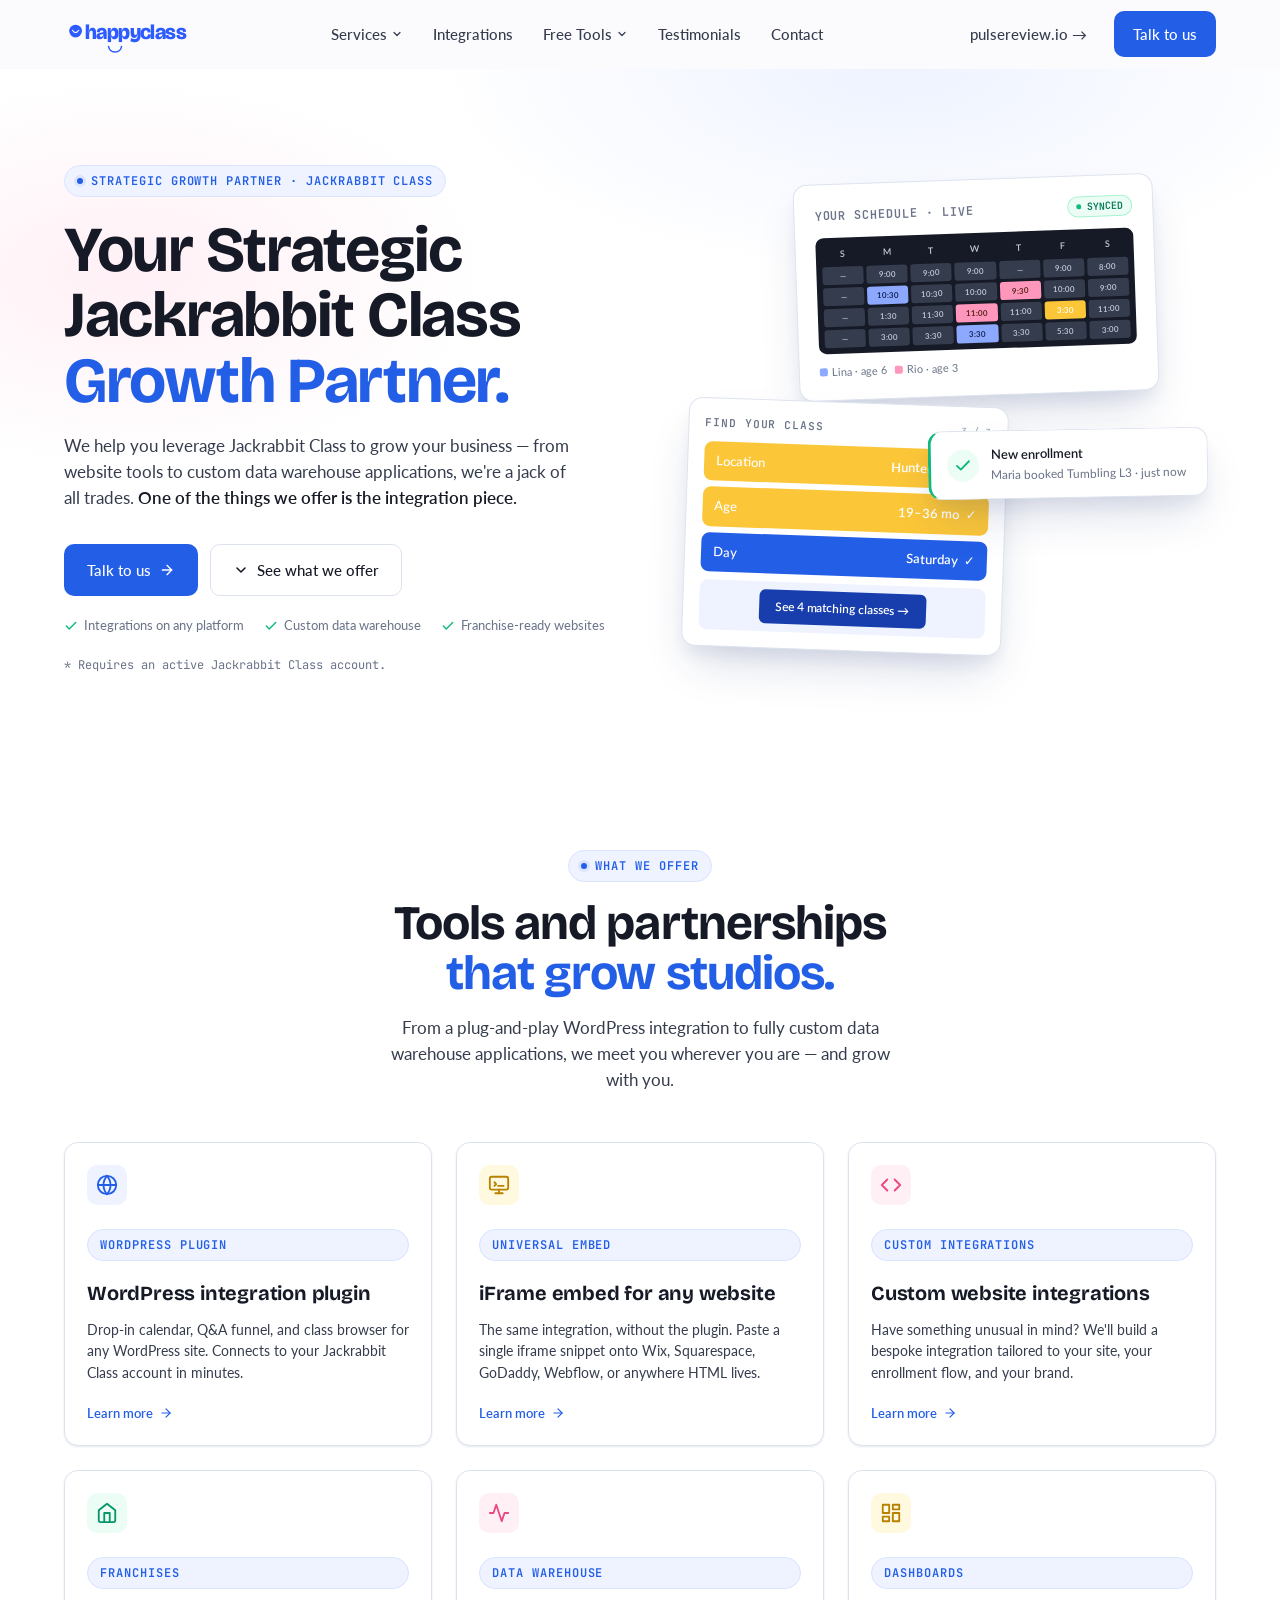
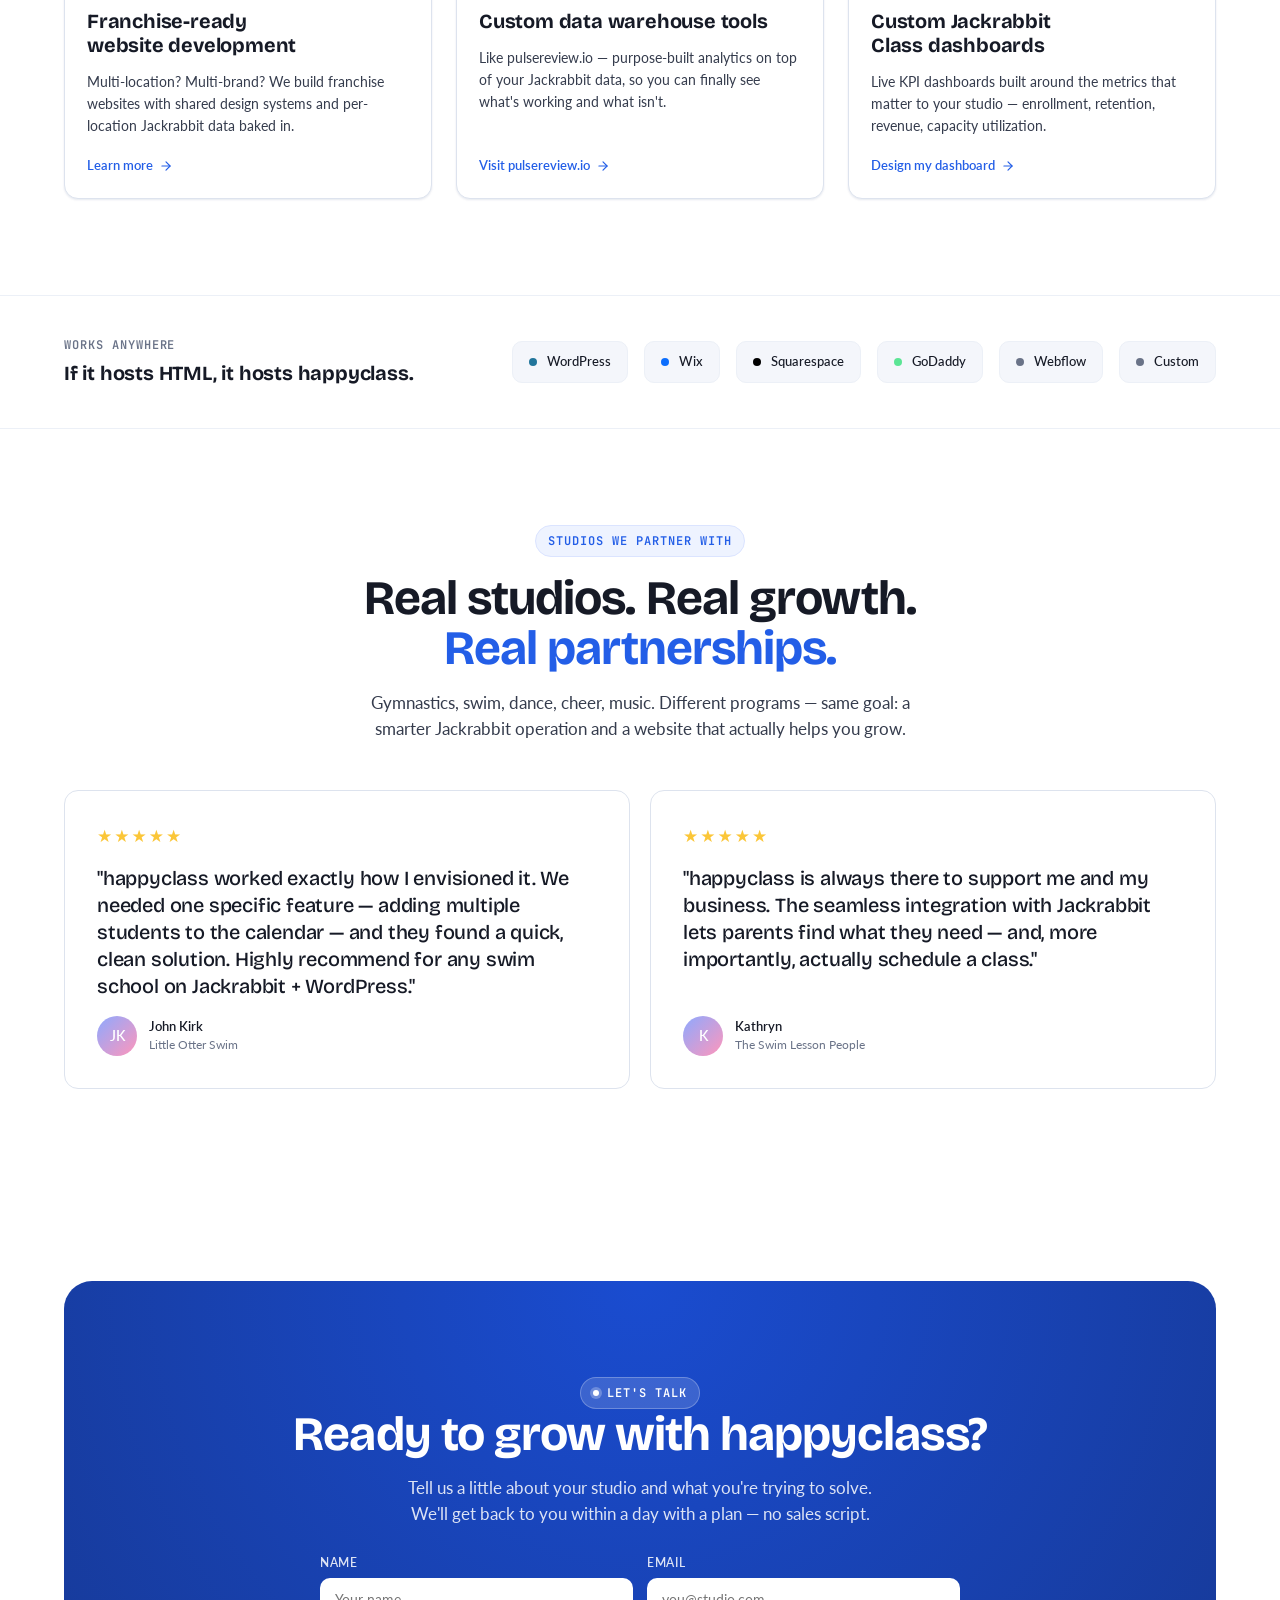
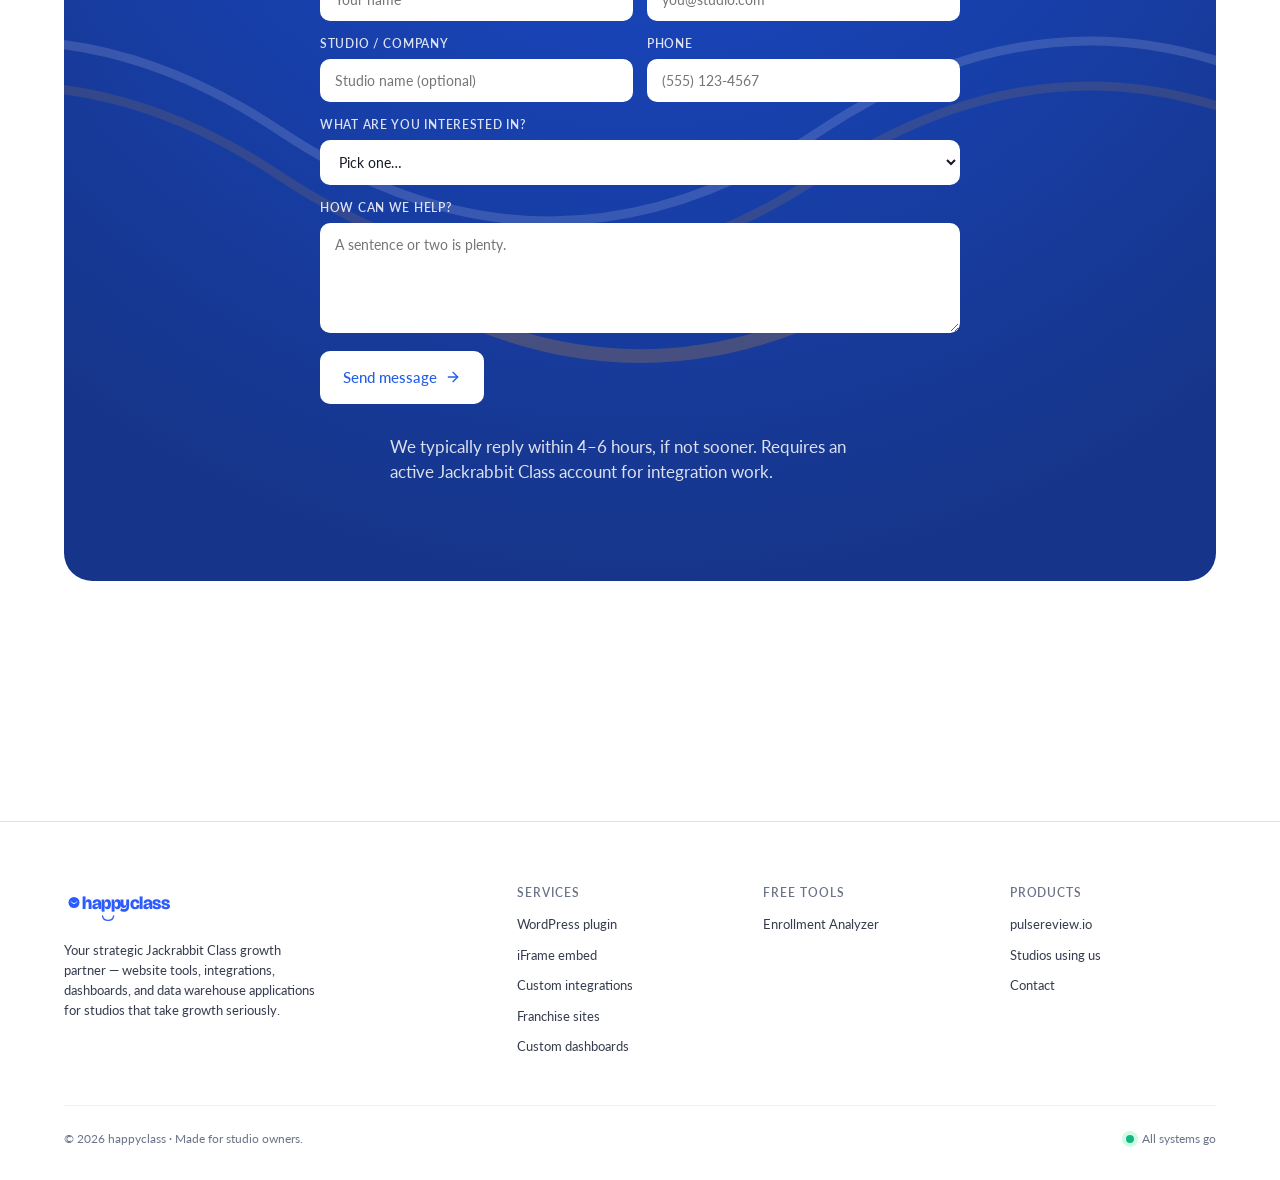
==== index.html @ 4fcfe531 "Add mobile hamburger menu with accordion dropdowns" ====
<!DOCTYPE html>
<html lang="en">
<head>
<meta charset="utf-8">
<meta name="viewport" content="width=device-width, initial-scale=1">
<title>Integrate Jackrabbit Class with WordPress, Wix, SquareSpace and more!</title>
<meta name="description" content="Strategic Jackrabbit Class growth partner - WordPress plugin, universal iFrame embed, custom website integrations, franchise websites, custom dashboards, and data warehouse tools like pulsereview.io.">
<meta name="theme-color" content="#235EE7">
<link rel="icon" type="image/svg+xml" href='data:image/svg+xml;utf8,<svg xmlns="http://www.w3.org/2000/svg" viewBox="0 0 400 400"><rect width="400" height="400" rx="80" fill="%23235EE7"/><path d="M 110 175 Q 200 280 290 175" fill="none" stroke="%23ffffff" stroke-width="34" stroke-linecap="round"/><circle cx="200" cy="120" r="14" fill="%23fbc638"/></svg>'>
<meta property="og:title" content="Integrate Jackrabbit Class with WordPress, Wix, SquareSpace and more!">
<meta property="og:description" content="Strategic Jackrabbit Class growth partner - WordPress plugin, universal iFrame embed, custom website integrations, franchise websites, custom dashboards, and data warehouse tools like pulsereview.io.">
<meta property="og:type" content="website">

<link rel="preconnect" href="https://fonts.googleapis.com">
<link rel="preconnect" href="https://fonts.gstatic.com" crossorigin>
<link href="https://fonts.googleapis.com/css2?family=Bricolage+Grotesque:opsz,wght@12..96,400;12..96,500;12..96,600;12..96,700;12..96,800&family=Lato:wght@300;400;700;900&family=JetBrains+Mono:wght@400;500;600&display=swap" rel="stylesheet">

<style>
/* ============================================================
   happyclass — design tokens
   colors_and_type.css

   Adapted from pulsereview's design language (Geist sans +
   Bricolage Grotesque display + JetBrains Mono), tuned to
   happyclass's existing brand blue (#235EE7) and the playful
   "kids' classes" audience: gymnastics, dance, swim, music, cheer.
   ============================================================ */

/* google fonts — load once at the top of every doc */
:root {
  /* ----------------------------------------
     happy blue — primary brand color
     anchored on the gohappyclass site blue
     (#235EE7), tonal scale built around it
     ---------------------------------------- */
  --happy-50:  #eef3ff;
  --happy-100: #dbe4ff;
  --happy-200: #b9caff;
  --happy-300: #8da9ff;
  --happy-400: #5b85f5;
  --happy-500: #235ee7;  /* primary — site theme color */
  --happy-600: #1a4cd0;
  --happy-700: #173eac;
  --happy-800: #16358a;
  --happy-900: #142d6e;
  --happy-950: #0c1944;

  /* ----------------------------------------
     accent — sunshine / playful warmth
     used SPARINGLY: stars, badges, kid-energy
     moments (the "happy" in happyclass).
     buttercup yellow — no orange undertones.
     ---------------------------------------- */
  --sun-50:  #fff9e0;
  --sun-100: #ffefb0;
  --sun-200: #ffe177;
  --sun-300: #ffd23f;
  --sun-400: #fbc638;   /* primary accent — clean yellow */
  --sun-500: #e2a900;
  --sun-600: #b88200;
  --sun-700: #7e5800;

  /* blossom — secondary warm accent. soft pink, no orange. */
  --blossom-50:  #fff0f6;
  --blossom-100: #ffdcea;
  --blossom-200: #ffbcd5;
  --blossom-300: #ff96bb;
  --blossom-400: #ff70a1;   /* primary blossom */
  --blossom-500: #ed4683;
  --blossom-600: #c92766;

  /* coral alias kept for back-compat — same as blossom */
  --coral-50:  var(--blossom-50);
  --coral-100: var(--blossom-100);
  --coral-200: var(--blossom-200);
  --coral-300: var(--blossom-300);
  --coral-400: var(--blossom-400);
  --coral-500: var(--blossom-500);
  --coral-600: var(--blossom-600);

  /* ----------------------------------------
     semantic colors
     ---------------------------------------- */
  --mint-50:  #ecfdf5; --mint-100: #d1fae5; --mint-200: #a7f3d0;
  --mint-300: #6ee7b7; --mint-400: #34d399; --mint-500: #10b981;
  --mint-600: #059669; --mint-700: #047857;

  --amber-50: #fffbeb; --amber-100: #fef3c7; --amber-300: #fcd34d;
  --amber-400: #fbbf24; --amber-500: #f59e0b; --amber-600: #d97706;
  --amber-700: #b45309;

  --rose-50:  #fff1f2; --rose-100: #ffe4e6; --rose-400: #fb7185;
  --rose-500: #f43f5e; --rose-600: #e11d48; --rose-700: #be123c;

  /* ----------------------------------------
     slate — neutrals (cool, slightly blue)
     ---------------------------------------- */
  --slate-0:   #ffffff;
  --slate-25:  #fafbfd;
  --slate-50:  #f4f6fb;
  --slate-100: #ecf0f7;
  --slate-200: #dde3ee;
  --slate-300: #c3cbdb;
  --slate-400: #98a2b8;
  --slate-500: #6a7388;
  --slate-600: #4b5468;
  --slate-700: #353c4d;
  --slate-800: #232838;
  --slate-900: #161a26;
  --slate-950: #0c0f18;

  /* ----------------------------------------
     semantic tokens — USE THESE in components
     (don't reach for the raw scale)
     ---------------------------------------- */
  --bg-app:     var(--slate-25);
  --bg-surface: var(--slate-0);
  --bg-sunken:  var(--slate-50);
  --bg-inverse: var(--slate-900);

  --fg-1: var(--slate-900);   /* primary text */
  --fg-2: var(--slate-700);   /* body */
  --fg-3: var(--slate-500);   /* muted */
  --fg-4: var(--slate-400);   /* hint */
  --fg-inverse: var(--slate-0);

  --brand:         var(--happy-500);
  --brand-hover:   var(--happy-600);
  --brand-pressed: var(--happy-700);
  --brand-fg:      var(--slate-0);
  --brand-tint:    var(--happy-50);

  --accent:        var(--sun-400);
  --accent-tint:   var(--sun-50);

  --success:       var(--mint-500);
  --success-tint:  var(--mint-50);
  --warning:       var(--amber-500);
  --warning-tint:  var(--amber-50);
  --danger:        var(--rose-500);
  --danger-tint:   var(--rose-50);

  --border-subtle: var(--slate-100);
  --border:        var(--slate-200);
  --border-strong: var(--slate-300);

  /* ----------------------------------------
     typography
     ---------------------------------------- */
  --font-sans:    "Geist", ui-sans-serif, system-ui, -apple-system, "Segoe UI", sans-serif;
  --font-display: "Bricolage Grotesque", "Geist", ui-sans-serif, system-ui, sans-serif;
  --font-mono:    "JetBrains Mono", ui-monospace, "SF Mono", Menlo, monospace;

  /* type scale (px) */
  --text-2xs: 11px;
  --text-xs:  12px;
  --text-sm:  13px;
  --text-md:  15px;
  --text-lg:  17px;
  --text-xl:  20px;
  --text-2xl: 24px;
  --text-3xl: 30px;
  --text-4xl: 38px;
  --text-5xl: 48px;
  --text-6xl: 64px;
  --text-7xl: 84px;

  /* line heights */
  --lh-tight: 1.05;
  --lh-snug:  1.2;
  --lh-base:  1.5;
  --lh-loose: 1.65;

  /* letter spacing */
  --tracking-tight: -0.02em;
  --tracking-snug:  -0.01em;
  --tracking-wide:   0.08em;

  /* ----------------------------------------
     spacing — 4px base
     ---------------------------------------- */
  --space-1:  4px;
  --space-2:  8px;
  --space-3:  12px;
  --space-4:  16px;
  --space-5:  20px;
  --space-6:  24px;
  --space-7:  32px;
  --space-8:  40px;
  --space-9:  48px;
  --space-10: 64px;
  --space-11: 80px;
  --space-12: 96px;
  --space-13: 128px;

  /* ----------------------------------------
     radii — soft, friendly, mid-rounding
     ---------------------------------------- */
  --radius-xs:   4px;
  --radius-sm:   6px;
  --radius-md:   10px;
  --radius-lg:   14px;
  --radius-xl:   20px;
  --radius-2xl:  28px;
  --radius-full: 999px;

  /* ----------------------------------------
     shadows — cool-blue tinted, never gray
     ---------------------------------------- */
  --shadow-xs: 0 1px 2px rgba(20,45,110,.05);
  --shadow-sm: 0 1px 2px rgba(20,45,110,.06), 0 1px 3px rgba(20,45,110,.05);
  --shadow-md: 0 4px 6px -2px rgba(20,45,110,.06), 0 8px 16px -4px rgba(20,45,110,.08);
  --shadow-lg: 0 12px 16px -4px rgba(20,45,110,.08), 0 24px 48px -12px rgba(20,45,110,.18);
  --shadow-xl: 0 24px 48px -12px rgba(20,45,110,.22), 0 48px 96px -24px rgba(20,45,110,.18);
  --ring-focus: 0 0 0 3px rgba(35,94,231,.28);

  /* ----------------------------------------
     motion
     ---------------------------------------- */
  --ease-out:    cubic-bezier(0.22, 1, 0.36, 1);
  --ease-spring: cubic-bezier(0.34, 1.56, 0.64, 1);
  --duration-fast: 120ms;
  --duration-base: 180ms;
  --duration-slow: 280ms;
}

/* ============================================================
   base — semantic typography
   ============================================================ */
*, *::before, *::after { box-sizing: border-box; }

html {
  font-family: var(--font-sans);
  color: var(--fg-1);
  -webkit-font-smoothing: antialiased;
  scroll-behavior: smooth;
}
body {
  margin: 0;
  background: var(--bg-app);
  font-size: var(--text-md);
  line-height: var(--lh-base);
}

h1, h2, h3, h4, h5, h6 {
  font-family: var(--font-display);
  font-weight: 700;
  letter-spacing: var(--tracking-tight);
  color: var(--fg-1);
  margin: 0;
  text-wrap: balance;
}
h1 { font-size: var(--text-6xl); line-height: var(--lh-tight); }
h2 { font-size: var(--text-5xl); line-height: var(--lh-tight); }
h3 { font-size: var(--text-3xl); line-height: var(--lh-snug); letter-spacing: var(--tracking-snug); }
h4 { font-size: var(--text-xl);  line-height: var(--lh-snug); letter-spacing: var(--tracking-snug); font-weight: 600; }
h5 { font-size: var(--text-lg);  line-height: var(--lh-snug); font-weight: 600; font-family: var(--font-sans); }
h6 { font-size: var(--text-md);  line-height: var(--lh-snug); font-weight: 600; font-family: var(--font-sans); }

p { margin: 0; }
p.lede   { font-size: var(--text-lg); color: var(--fg-2); line-height: var(--lh-loose); text-wrap: pretty; }
p.body   { font-size: var(--text-md); color: var(--fg-2); }
p.small  { font-size: var(--text-sm); color: var(--fg-3); }
p.micro  { font-size: var(--text-xs); color: var(--fg-3); }

a {
  color: var(--brand);
  text-decoration: none;
  transition: color var(--duration-fast) var(--ease-out);
}
a:hover { color: var(--brand-hover); }

code, kbd, samp, pre {
  font-family: var(--font-mono);
  font-size: 0.92em;
}

::selection { background: var(--happy-200); color: var(--fg-1); }
img, svg { display: block; max-width: 100%; }
button { font: inherit; }

/* ----------------------------------------
   utilities used across cards/UI kits
   ---------------------------------------- */
.eyebrow {
  display: inline-flex;
  align-items: center;
  gap: var(--space-2);
  font-family: var(--font-mono);
  font-size: var(--text-xs);
  font-weight: 600;
  text-transform: uppercase;
  letter-spacing: var(--tracking-wide);
  color: var(--brand);
  padding: 6px 12px;
  background: var(--brand-tint);
  border-radius: var(--radius-full);
  border: 1px solid var(--happy-100);
}
.eyebrow .dot {
  width: 6px; height: 6px;
  border-radius: 999px;
  background: var(--brand);
  box-shadow: 0 0 0 3px var(--happy-100);
}

.stars { color: var(--sun-400); letter-spacing: 1px; }
.mono  { font-family: var(--font-mono); }

/* ==== block separator ==== */

/* marketing UI kit — uses tokens from ../../colors_and_type.css */

.container { max-width: 1200px; margin: 0 auto; padding: 0 var(--space-6); }

/* ============================================================
   NAV
   ============================================================ */
.hc-nav-wrap {
  position: sticky; top: 0; z-index: 50;
  background: rgba(250, 251, 253, 0.8);
  backdrop-filter: blur(12px); -webkit-backdrop-filter: blur(12px);
  border-bottom: 1px solid transparent;
  transition: background var(--duration-fast) var(--ease-out), border-color var(--duration-fast) var(--ease-out);
}
.hc-nav-wrap.scrolled { background: rgba(255, 255, 255, 0.92); border-bottom-color: var(--border); }
.hc-nav { display: flex; align-items: center; justify-content: space-between; height: 68px; }
.hc-brand { display: flex; align-items: center; gap: 10px; }
.hc-brand img { height: 28px; width: auto; }
.hc-nav-links { display: flex; align-items: center; gap: 2px; }
.hc-nav-links a {
  color: var(--fg-2); font-size: var(--text-md); font-weight: 500;
  padding: 8px 14px; border-radius: var(--radius-sm);
  transition: background var(--duration-fast) var(--ease-out), color var(--duration-fast) var(--ease-out);
}
.hc-nav-links a:hover { background: var(--bg-sunken); color: var(--fg-1); }
.hc-nav-cta { display: flex; align-items: center; gap: var(--space-2); }

.hc-btn {
  display: inline-flex; align-items: center; gap: var(--space-2);
  padding: 11px 18px; border-radius: var(--radius-md);
  font-family: var(--font-sans); font-weight: 500; font-size: var(--text-md);
  border: 1px solid transparent; cursor: pointer;
  transition: background var(--duration-fast) var(--ease-out),
              border-color var(--duration-fast) var(--ease-out),
              color var(--duration-fast) var(--ease-out),
              box-shadow var(--duration-fast) var(--ease-out);
  text-decoration: none;
}
.hc-btn:focus-visible { outline: none; box-shadow: var(--ring-focus); }
.hc-btn-primary   { background: var(--brand); color: var(--brand-fg); }
.hc-btn-primary:hover { background: var(--brand-hover); color: #fff; }
.hc-btn-primary:active { background: var(--brand-pressed); }
.hc-btn-secondary { background: var(--bg-surface); border-color: var(--border); color: var(--fg-1); }
.hc-btn-secondary:hover { background: var(--bg-sunken); border-color: var(--border-strong); }
.hc-btn-ghost { background: transparent; color: var(--fg-2); }
.hc-btn-ghost:hover { background: var(--bg-sunken); color: var(--fg-1); }
.hc-btn-lg { padding: 14px 22px; }
.hc-btn svg { width: 16px; height: 16px; }

/* ============================================================
   HERO
   ============================================================ */
.hc-hero { position: relative; padding: var(--space-12) 0 var(--space-11); overflow: hidden; }
.hc-hero::before {
  content: ""; position: absolute; inset: 0; z-index: 0;
  background: radial-gradient(60% 50% at 70% 0%, var(--happy-50) 0%, transparent 60%),
              radial-gradient(40% 40% at 10% 30%, var(--coral-50) 0%, transparent 70%);
}
.hc-hero .container { position: relative; z-index: 1; }
.hc-hero-grid { display: grid; grid-template-columns: 1.05fr 1fr; gap: var(--space-10); align-items: center; }
.hc-hero h1 {
  font-family: var(--font-display); font-weight: 700;
  font-size: var(--text-6xl); letter-spacing: var(--tracking-tight);
  line-height: 1.02; color: var(--fg-1);
  margin: var(--space-5) 0 var(--space-5); text-wrap: balance;
}
.hc-hero h1 .accent { color: var(--brand); }
.hc-hero .lede {
  font-size: var(--text-lg); line-height: 1.55; color: var(--fg-2);
  max-width: 52ch; margin-bottom: var(--space-7);
}
.hc-hero .lede strong { color: var(--fg-1); font-weight: 600; }
.hc-hero-ctas { display: flex; flex-wrap: wrap; gap: var(--space-3); align-items: center; }
.hc-hero-micro {
  margin-top: var(--space-5); display: flex; flex-wrap: wrap; gap: var(--space-5);
  font-size: var(--text-sm); color: var(--fg-3);
}
.hc-hero-micro span { display: inline-flex; align-items: center; gap: 6px; }
.hc-hero-micro svg { width: 14px; height: 14px; color: var(--mint-500); }
.hc-hero-foot {
  margin-top: var(--space-5); font-size: var(--text-xs); color: var(--fg-3); font-family: var(--font-mono);
}

/* hero visual — embed widget preview floating */
.hc-hero-visual { position: relative; min-height: 480px; }
.hc-hero-card {
  position: absolute; background: #fff;
  border: 1px solid var(--border); border-radius: var(--radius-lg);
  box-shadow: var(--shadow-lg); padding: var(--space-5);
}
.hc-hero-card.dash {
  inset: 0px 60px auto auto; width: 360px;
  transform: rotate(-2deg);
}
.hc-hero-card.qa {
  bottom: 8px; left: 0; width: 320px; padding: var(--space-4);
  transform: rotate(2deg);
}
.hc-hero-card.toast {
  top: 250px; right: 8px; width: 280px; padding: 14px 16px;
  display: flex; align-items: center; gap: 12px;
  border-left: 3px solid var(--success);
  animation: hc-toast-in 600ms var(--ease-spring) 400ms both;
}
@keyframes hc-toast-in {
  from { transform: translateY(8px) rotate(0); opacity: 0; }
  to   { transform: translateY(0) rotate(-1deg); opacity: 1; }
}
.hc-toast-icon {
  width: 32px; height: 32px; border-radius: 999px;
  background: var(--mint-50); color: var(--mint-600);
  display: flex; align-items: center; justify-content: center; flex: none;
}
.hc-toast-icon svg { width: 18px; height: 18px; }
.hc-toast-text { font-size: var(--text-sm); }
.hc-toast-text strong { display: block; font-weight: 600; color: var(--fg-1); }
.hc-toast-text span { color: var(--fg-3); font-size: var(--text-xs); }

.hc-dash-head { display: flex; align-items: center; justify-content: space-between; margin-bottom: var(--space-3); }
.hc-dash-title { font-family: var(--font-mono); font-size: var(--text-xs); color: var(--fg-3); text-transform: uppercase; letter-spacing: 0.08em; font-weight: 600; }
.hc-mini-grid { display: grid; grid-template-columns: repeat(7, 1fr); gap: 3px; background: var(--slate-900); padding: 6px; border-radius: 8px; }
.hc-mini-day { font-family: var(--font-sans); font-size: 9px; font-weight: 600; color: var(--slate-300); text-align: center; padding: 3px 0; }
.hc-mini-slot { font-family: var(--font-sans); font-size: 8px; font-weight: 600; padding: 3px 2px; border-radius: 3px; color: var(--slate-300); background: var(--slate-700); text-align: center; }
.hc-mini-slot.a { background: var(--happy-300); color: var(--happy-950); }
.hc-mini-slot.b { background: var(--coral-300); color: #4a1a0a; }
.hc-mini-slot.s { background: var(--sun-400); color: #fff; }

.hc-qa-row { display: flex; align-items: center; justify-content: space-between; padding: 10px 12px; background: var(--sun-400); color: #fff; border-radius: 8px; font-family: var(--font-sans); font-size: 13px; font-weight: 500; }
.hc-qa-row + .hc-qa-row { margin-top: 6px; }
.hc-qa-row strong { font-weight: 600; }
.hc-qa-cta { display: flex; justify-content: center; padding: 8px; margin-top: 8px; background: var(--happy-50); border-radius: 8px; }
.hc-qa-cta button { background: var(--happy-700); color: #fff; border: none; padding: 8px 16px; border-radius: 6px; font-family: var(--font-sans); font-weight: 600; font-size: 12px; cursor: pointer; }

@media (max-width: 980px) {
  .hc-hero { padding: var(--space-10) 0; }
  .hc-hero-grid { grid-template-columns: 1fr; gap: var(--space-9); }
  .hc-hero h1 { font-size: var(--text-5xl); }
  .hc-hero-visual { min-height: 380px; }
}
@media (max-width: 520px) {
  .hc-hero h1 { font-size: var(--text-4xl); }
  .hc-hero-visual { display: none; }
}

/* ============================================================
   SECTIONS
   ============================================================ */
.hc-section { padding: var(--space-12) 0; }
.hc-section-head { max-width: 680px; margin: 0 auto var(--space-9); text-align: center; }
.hc-section-head h2 {
  font-family: var(--font-display); font-weight: 700;
  font-size: var(--text-5xl); letter-spacing: -0.02em; line-height: 1.05;
  color: var(--fg-1); margin-top: var(--space-4); text-wrap: balance;
}
.hc-section-head h2 .accent { color: var(--brand); }
.hc-section-head p {
  font-size: var(--text-lg); color: var(--fg-2); margin-top: var(--space-4);
  line-height: 1.55; max-width: 56ch; margin-left: auto; margin-right: auto; text-wrap: pretty;
}

/* features */
.hc-features { display: grid; grid-template-columns: repeat(2, 1fr); gap: var(--space-6); }
.hc-feature {
  display: grid; grid-template-columns: 1fr 1fr; gap: var(--space-7);
  align-items: center; background: var(--bg-surface);
  border: 1px solid var(--border); border-radius: var(--radius-xl);
  padding: var(--space-7); overflow: hidden;
  transition: box-shadow var(--duration-base) var(--ease-out),
              transform var(--duration-base) var(--ease-out),
              border-color var(--duration-base) var(--ease-out);
}
.hc-feature:hover { box-shadow: var(--shadow-md); border-color: var(--border-strong); transform: translateY(-2px); }
.hc-feature.flip { grid-template-columns: 1fr 1fr; }
.hc-feature .copy { padding: 0; }
.hc-feature-icon {
  display: inline-flex; align-items: center; justify-content: center;
  width: 40px; height: 40px; border-radius: var(--radius-md);
  background: var(--brand-tint); color: var(--brand); margin-bottom: var(--space-4);
}
.hc-feature-icon.coral { background: var(--coral-50); color: var(--coral-500); }
.hc-feature-icon.sun { background: var(--sun-50); color: var(--sun-600); }
.hc-feature-icon.mint { background: var(--mint-50); color: var(--mint-600); }
.hc-feature-icon svg { width: 20px; height: 20px; }
.hc-feature h3 { font-family: var(--font-display); font-weight: 700; font-size: var(--text-2xl); letter-spacing: -0.01em; line-height: 1.15; color: var(--fg-1); margin-bottom: var(--space-3); text-wrap: balance; }
.hc-feature p { font-size: var(--text-md); color: var(--fg-2); line-height: 1.55; text-wrap: pretty; }
.hc-feature .visual { display: flex; justify-content: center; align-items: center; min-height: 220px; }
.hc-feature .visual > * { width: 100%; }

@media (max-width: 880px) {
  .hc-features { grid-template-columns: 1fr; }
  .hc-feature, .hc-feature.flip { grid-template-columns: 1fr; }
  .hc-feature .visual { order: -1; }
}

/* compatibility row */
.hc-compat {
  background: var(--bg-surface); border-top: 1px solid var(--border-subtle); border-bottom: 1px solid var(--border-subtle);
  padding: var(--space-8) 0;
}
.hc-compat-inner { display: flex; align-items: center; justify-content: space-between; gap: var(--space-7); flex-wrap: wrap; }
.hc-compat-head { display: flex; flex-direction: column; gap: var(--space-1); max-width: 360px; }
.hc-compat-head .label { font-family: var(--font-mono); font-size: var(--text-xs); font-weight: 600; text-transform: uppercase; letter-spacing: 0.08em; color: var(--fg-3); }
.hc-compat-head .title { font-family: var(--font-display); font-size: var(--text-xl); font-weight: 700; letter-spacing: -0.01em; color: var(--fg-1); }
.hc-platforms { display: flex; gap: var(--space-4); flex-wrap: wrap; }
.hc-platform {
  display: inline-flex; align-items: center; gap: 10px; padding: 10px 16px;
  background: var(--bg-sunken); border: 1px solid var(--border-subtle);
  border-radius: var(--radius-md); font-family: var(--font-sans);
  font-size: var(--text-sm); color: var(--fg-1); font-weight: 500;
}
.hc-platform .dot { width: 8px; height: 8px; border-radius: 999px; }

/* testimonials */
.hc-testimonials { display: grid; grid-template-columns: repeat(2, 1fr); gap: var(--space-5); }
.hc-testimonial {
  background: var(--bg-surface); border: 1px solid var(--border);
  border-radius: var(--radius-lg); padding: var(--space-7);
  display: flex; flex-direction: column; gap: var(--space-4);
}
.hc-testimonial .stars { color: var(--sun-400); letter-spacing: 2px; font-size: var(--text-lg); }
.hc-testimonial blockquote { font-family: var(--font-display); font-weight: 500; font-size: var(--text-xl); line-height: 1.35; color: var(--fg-1); margin: 0; letter-spacing: -0.01em; text-wrap: pretty; }
.hc-testimonial .who { display: flex; align-items: center; gap: 12px; margin-top: auto; }
.hc-testimonial .avatar { width: 40px; height: 40px; border-radius: 999px; background: linear-gradient(135deg, var(--happy-300), var(--coral-300)); color: #fff; display: flex; align-items: center; justify-content: center; font-weight: 600; font-size: 14px; }
.hc-testimonial .name { display: flex; flex-direction: column; }
.hc-testimonial .name strong { font-family: var(--font-sans); font-weight: 600; font-size: var(--text-sm); color: var(--fg-1); }
.hc-testimonial .name span { font-family: var(--font-sans); font-size: var(--text-xs); color: var(--fg-3); }

@media (max-width: 760px) { .hc-testimonials { grid-template-columns: 1fr; } }

/* final cta */
.hc-cta {
  position: relative; overflow: hidden;
  background: radial-gradient(80% 100% at 50% 0%, var(--happy-600) 0%, var(--happy-800) 100%);
  border-radius: var(--radius-2xl); padding: var(--space-12) var(--space-9);
  text-align: center; color: #fff;
}
.hc-cta::before {
  content: ""; position: absolute; inset: 0; opacity: 0.2; pointer-events: none;
  background: url("data:image/svg+xml;utf8,<svg xmlns='http://www.w3.org/2000/svg' viewBox='0 0 400 200'><path d='M0 100 Q60 60 120 100 T240 100 T360 100 T480 100' fill='none' stroke='%23ffffff' stroke-width='2' stroke-linecap='round' opacity='0.7'/><path d='M0 110 Q60 70 120 110 T240 110 T360 110 T480 110' fill='none' stroke='%23ffa517' stroke-width='2' stroke-linecap='round' opacity='0.6'/><path d='M140 130 Q200 170 260 130' fill='none' stroke='%23ffa517' stroke-width='3' stroke-linecap='round'/></svg>") center / cover no-repeat;
}
.hc-cta > * { position: relative; }
.hc-cta h2 { font-family: var(--font-display); font-weight: 700; font-size: var(--text-5xl); letter-spacing: -0.02em; line-height: 1.05; color: #fff; text-wrap: balance; }
.hc-cta p { margin-top: var(--space-4); font-size: var(--text-lg); color: rgba(255, 255, 255, 0.85); max-width: 50ch; margin-left: auto; margin-right: auto; }
.hc-cta-actions { margin-top: var(--space-7); display: flex; gap: var(--space-3); justify-content: center; flex-wrap: wrap; }
.hc-cta .hc-btn-primary { background: #fff; color: var(--brand); }
.hc-cta .hc-btn-primary:hover { background: var(--slate-50); }
.hc-cta .hc-btn-secondary { background: transparent; border-color: rgba(255, 255, 255, 0.4); color: #fff; }
.hc-cta .hc-btn-secondary:hover { background: rgba(255, 255, 255, 0.1); border-color: rgba(255, 255, 255, 0.6); }
.hc-cta-micro { margin-top: var(--space-5); font-size: var(--text-sm); color: rgba(255, 255, 255, 0.7); }

/* footer */
.hc-footer { padding: var(--space-10) 0 var(--space-7); border-top: 1px solid var(--border); margin-top: var(--space-12); }
.hc-footer-top { display: grid; grid-template-columns: 2fr 1fr 1fr 1fr; gap: var(--space-8); margin-bottom: var(--space-9); }
.hc-footer-col h4 { font-family: var(--font-sans); font-size: var(--text-xs); font-weight: 600; text-transform: uppercase; letter-spacing: 0.08em; color: var(--fg-3); margin-bottom: var(--space-3); }
.hc-footer-col ul { list-style: none; padding: 0; margin: 0; display: flex; flex-direction: column; gap: var(--space-2); }
.hc-footer-col a { color: var(--fg-2); font-size: var(--text-sm); }
.hc-footer-col a:hover { color: var(--brand); }
.hc-footer-pitch { color: var(--fg-2); font-size: var(--text-sm); line-height: 1.55; max-width: 32ch; margin-top: var(--space-4); }
.hc-footer-bottom { display: flex; align-items: center; justify-content: space-between; gap: var(--space-5); padding-top: var(--space-6); border-top: 1px solid var(--border-subtle); flex-wrap: wrap; font-size: var(--text-xs); color: var(--fg-3); }
.hc-footer-bottom .health { display: flex; align-items: center; gap: 8px; }
.hc-footer-bottom .health .dot { width: 8px; height: 8px; border-radius: 999px; background: var(--success); box-shadow: 0 0 0 4px var(--mint-100); animation: hc-pulse 2s var(--ease-out) infinite; }
@keyframes hc-pulse { 0%, 100% { opacity: 1; } 50% { opacity: 0.55; } }
@media (max-width: 760px) { .hc-footer-top { grid-template-columns: 1fr 1fr; } }

/* ==== block separator ==== */

  body { background: var(--bg-app); }
  main { padding-bottom: var(--space-9); }

/* ==== block separator ==== */

/* extra (revised site) */
/* ============================================================
   happyclass — supplemental styles for revised marketing site
   - Services grid
   - Contact form (web3forms)
   ============================================================ */

/* Services grid */
.hc-services-grid {
  display: grid;
  grid-template-columns: repeat(3, 1fr);
  gap: var(--space-6, 24px);
  margin-top: var(--space-8, 32px);
}
@media (max-width: 980px) {
  .hc-services-grid { grid-template-columns: repeat(2, 1fr); }
}
@media (max-width: 640px) {
  .hc-services-grid { grid-template-columns: 1fr; }
}

.hc-service-card {
  background: #fff;
  border: 1px solid var(--border, #e5e7eb);
  border-radius: 14px;
  padding: 22px;
  box-shadow: var(--shadow-sm, 0 1px 2px rgba(0,0,0,0.04));
  display: flex;
  flex-direction: column;
  gap: 8px;
  transition: transform .15s ease, box-shadow .15s ease, border-color .15s ease;
}
.hc-service-card:hover {
  transform: translateY(-2px);
  box-shadow: var(--shadow-md, 0 4px 12px rgba(0,0,0,0.08));
  border-color: var(--happy-300, #93a8f5);
}
.hc-service-card h3 {
  font-family: var(--font-display, 'Bricolage Grotesque', serif);
  font-size: 20px;
  line-height: 1.2;
  color: var(--fg-1, #0c1944);
  margin: 4px 0 6px;
}
.hc-service-card p {
  font-family: var(--font-sans, -apple-system, sans-serif);
  font-size: 14px;
  line-height: 1.55;
  color: var(--fg-2, #475569);
  margin: 0 0 12px;
  flex: 1;
}
.hc-service-link {
  display: inline-flex;
  align-items: center;
  gap: 6px;
  font-family: var(--font-sans, -apple-system, sans-serif);
  font-weight: 600;
  font-size: 13px;
  color: var(--brand, #235EE7);
  text-decoration: none;
  margin-top: auto;
}
.hc-service-link svg {
  width: 14px;
  height: 14px;
  transition: transform .15s ease;
}
.hc-service-link:hover svg { transform: translateX(2px); }

/* Contact form */
.hc-form {
  display: flex;
  flex-direction: column;
  gap: 14px;
  max-width: 640px;
  margin: 28px auto 0;
  text-align: left;
}
.hc-form-row {
  display: grid;
  grid-template-columns: 1fr 1fr;
  gap: 14px;
}
@media (max-width: 640px) {
  .hc-form-row { grid-template-columns: 1fr; }
}
.hc-form label {
  display: flex;
  flex-direction: column;
  gap: 6px;
}
.hc-form label > span {
  font-family: var(--font-sans, -apple-system, sans-serif);
  font-size: 12px;
  font-weight: 600;
  color: rgba(255,255,255,0.85);
  text-transform: uppercase;
  letter-spacing: 0.06em;
}
.hc-form input[type="text"],
.hc-form input[type="email"],
.hc-form select,
.hc-form textarea {
  font-family: var(--font-sans, -apple-system, sans-serif);
  font-size: 14px;
  color: var(--fg-1, #0c1944);
  background: #fff;
  border: 1px solid rgba(255,255,255,0.3);
  border-radius: 10px;
  padding: 12px 14px;
  outline: none;
  transition: border-color .15s ease, box-shadow .15s ease;
}
.hc-form input:focus,
.hc-form select:focus,
.hc-form textarea:focus {
  border-color: var(--sun-400, #fbc638);
  box-shadow: 0 0 0 3px rgba(251,198,56,0.35);
}
.hc-form textarea { resize: vertical; min-height: 110px; }
.hc-form-error {
  background: rgba(220, 38, 38, 0.15);
  color: #fff;
  border: 1px solid rgba(220, 38, 38, 0.4);
  border-radius: 8px;
  padding: 10px 14px;
  font-family: var(--font-sans, -apple-system, sans-serif);
  font-size: 13px;
}
.hc-form-success {
  display: inline-flex;
  align-items: center;
  gap: 14px;
  background: rgba(255,255,255,0.12);
  border: 1px solid rgba(255,255,255,0.25);
  border-radius: 14px;
  padding: 20px 26px;
  margin: 24px auto 0;
  color: #fff;
  font-family: var(--font-sans, -apple-system, sans-serif);
}
.hc-form-success svg {
  width: 28px;
  height: 28px;
  color: var(--sun-400, #fbc638);
  flex: none;
}
.hc-form-success strong {
  display: block;
  font-family: var(--font-display, 'Bricolage Grotesque', serif);
  font-size: 18px;
  margin-bottom: 2px;
}
.hc-form-success span {
  display: block;
  font-size: 13px;
  opacity: 0.85;
}
.hc-form .hc-cta-actions { margin-top: 4px; justify-content: flex-start; }
.hc-form button[disabled] { opacity: 0.6; cursor: not-allowed; }




/* hide bundler splash if it ever appears (defense in depth) */
#__bundler_thumbnail, #__bundler_loading { display: none !important; }
.hc-form-error[hidden], .hc-form-error:empty { display: none; }
html { scroll-behavior: smooth; }
body { background: #fff; }
.hc-hero-card.toast .hc-toast-icon svg { width: 18px; height: 18px; color: var(--mint-500); }
.hc-feature-icon svg { width: 22px; height: 22px; }
.hc-btn svg { width: 16px; height: 16px; }

/* Body font override: Lato */
:root {
  --font-sans: "Lato", ui-sans-serif, system-ui, -apple-system, "Segoe UI", sans-serif;
}
body { font-family: var(--font-sans); }

/* Inline SVG logo sizing */
.hc-brand .hc-logo-svg { height: 44px; width: auto; display: block; }
.hc-footer-col .hc-logo-svg { height: 38px; width: auto; display: block; }

/* Style tel inputs identically to the existing text/email inputs */
.hc-form input[type="tel"] {
  font-family: var(--font-sans);
  font-size: 14px;
  color: var(--fg-1, #0c1944);
  background: #fff;
  border: 1px solid rgba(255,255,255,0.3);
  border-radius: 10px;
  padding: 12px 14px;
  outline: none;
  transition: border-color .15s ease, box-shadow .15s ease;
}
.hc-form input[type="tel"]:focus {
  border-color: var(--sun-400, #fbc638);
  box-shadow: 0 0 0 3px rgba(251,198,56,0.35);
}

/* ----------------- Free Tools dropdown ----------------- */
.hc-nav-dropdown { position: relative; display: inline-flex; align-items: center; }
.hc-nav-dropdown-trigger {
  display: inline-flex;
  align-items: center;
  gap: 4px;
  cursor: pointer;
  user-select: none;
}
.hc-nav-dropdown-trigger svg { width: 12px; height: 12px; transition: transform 0.15s; }
.hc-nav-dropdown:hover .hc-nav-dropdown-trigger svg,
.hc-nav-dropdown.open .hc-nav-dropdown-trigger svg { transform: rotate(180deg); }
.hc-nav-dropdown-menu {
  position: absolute;
  top: 100%;
  margin-top: 10px;
  left: 50%;
  transform: translateX(-50%) translateY(-6px);
  min-width: 240px;
  padding: 8px;
  background: #fff;
  border: 1px solid var(--border, #e5e7eb);
  border-radius: 12px;
  box-shadow: 0 12px 28px -8px rgba(15,23,42,0.15), 0 4px 10px -4px rgba(15,23,42,0.08);
  opacity: 0;
  visibility: hidden;
  pointer-events: none;
  transition: opacity 0.15s, transform 0.15s, visibility 0.15s;
  z-index: 60;
}
/* Invisible bridge across the visual gap so :hover doesn't break
   while the cursor traverses from trigger -> menu */
.hc-nav-dropdown-menu::before {
  content: '';
  position: absolute;
  top: -12px;
  left: 0;
  right: 0;
  height: 12px;
}
.hc-nav-dropdown:hover .hc-nav-dropdown-menu,
.hc-nav-dropdown.open .hc-nav-dropdown-menu {
  opacity: 1;
  visibility: visible;
  pointer-events: auto;
  transform: translateX(-50%) translateY(0);
}
.hc-nav-dropdown-menu a {
  display: flex;
  flex-direction: column;
  gap: 2px;
  padding: 10px 14px;
  border-radius: 8px;
  font-family: var(--font-sans);
  font-size: 14px;
  font-weight: 600;
  color: var(--fg-1, #0c1944);
  text-decoration: none;
  transition: background 0.12s, color 0.12s;
}
.hc-nav-dropdown-menu a:hover {
  background: var(--happy-50, #eef3ff);
  color: var(--brand, #235EE7);
}
.hc-nav-dropdown-menu a .desc {
  font-size: 12px;
  font-weight: 400;
  color: var(--fg-3, #64748b);
}
.hc-nav-dropdown-menu a.current {
  background: var(--happy-50, #eef3ff);
  color: var(--brand, #235EE7);
}
.hc-nav-dropdown-menu a.current::before {
  content: "● ";
  color: var(--brand);
  margin-right: 4px;
}
.hc-nav-dropdown-menu a.soon {
  color: var(--fg-3, #64748b);
  cursor: default;
}
.hc-nav-dropdown-menu a.soon:hover {
  background: transparent;
  color: var(--fg-3, #64748b);
}
.hc-nav-dropdown-menu a.soon .desc {
  font-style: italic;
  color: var(--fg-4, #94a3b8);
}

/* ---- Mobile menu (hamburger) ---- */
.hc-mobile-toggle {
  display: none;
  align-items: center;
  justify-content: center;
  background: transparent;
  border: 0;
  padding: 8px;
  margin: 0;
  cursor: pointer;
  color: var(--fg-1, #0c1944);
  border-radius: 8px;
  -webkit-tap-highlight-color: transparent;
}
.hc-mobile-toggle:hover { background: var(--bg-sunken, #f1f5f9); }
.hc-mobile-toggle svg { width: 26px; height: 26px; display: block; }
.hc-mobile-toggle .hc-icon-close { display: none; }
.hc-nav-wrap.menu-open .hc-mobile-toggle .hc-icon-bars { display: none; }
.hc-nav-wrap.menu-open .hc-mobile-toggle .hc-icon-close { display: block; }

.hc-mobile-scrim {
  display: none;
  position: fixed;
  inset: 0;
  background: rgba(15, 23, 42, 0.35);
  z-index: 49;
  opacity: 0;
  transition: opacity 0.2s ease;
  pointer-events: none;
}
.hc-nav-wrap.menu-open .hc-mobile-scrim {
  opacity: 1;
  pointer-events: auto;
}

@media (max-width: 860px) {
  .hc-mobile-toggle { display: inline-flex; }
  .hc-mobile-scrim { display: block; }

  /* Hide CTA and nav links by default; slide in as a panel when open */
  .hc-nav-links,
  .hc-nav-cta {
    position: fixed;
    left: 0;
    right: 0;
    background: #fff;
    z-index: 50;
    transition: transform 0.28s ease;
  }
  .hc-nav-links {
    top: 68px;
    bottom: 96px;
    flex-direction: column;
    align-items: stretch;
    gap: 0;
    padding: 12px 18px 24px;
    overflow-y: auto;
    transform: translateX(105%);
    -webkit-overflow-scrolling: touch;
  }
  .hc-nav-cta {
    bottom: 0;
    padding: 14px 18px calc(14px + env(safe-area-inset-bottom));
    border-top: 1px solid var(--border, #e2e8f0);
    flex-direction: column;
    gap: 8px;
    transform: translateX(105%);
    box-shadow: 0 -10px 24px -16px rgba(15, 23, 42, 0.12);
  }
  .hc-nav-wrap.menu-open .hc-nav-links,
  .hc-nav-wrap.menu-open .hc-nav-cta {
    transform: translateX(0);
  }
  .hc-nav-cta a {
    width: 100%;
    justify-content: center;
    text-align: center;
  }

  /* Flat nav items as stacked rows */
  .hc-nav-links > a {
    display: block;
    padding: 14px 6px;
    font-size: 16px;
    font-weight: 600;
    color: var(--fg-1, #0c1944);
    border-bottom: 1px solid var(--border, #e2e8f0);
  }

  /* Dropdowns become collapsible accordions */
  .hc-nav-dropdown { display: block; width: 100%; }
  .hc-nav-dropdown-trigger {
    display: flex;
    justify-content: space-between;
    align-items: center;
    width: 100%;
    padding: 14px 6px;
    font-size: 16px;
    font-weight: 600;
    color: var(--fg-1, #0c1944);
    border-bottom: 1px solid var(--border, #e2e8f0);
    border-radius: 0;
  }
  .hc-nav-dropdown-trigger svg { width: 14px; height: 14px; }
  .hc-nav-dropdown-menu {
    position: static;
    display: block;
    box-shadow: none;
    background: var(--bg-sunken, #f8fafc);
    border-radius: 0;
    border: 0;
    padding: 0;
    margin: 0 -18px;
    opacity: 1;
    transform: none;
    visibility: hidden;
    max-height: 0;
    overflow: hidden;
    transition: max-height 0.25s ease, visibility 0s 0.25s;
    min-width: 0;
  }
  .hc-nav-dropdown-menu::before { display: none; }
  .hc-nav-dropdown.open .hc-nav-dropdown-menu {
    visibility: visible;
    max-height: 900px;
    transition: max-height 0.3s ease, visibility 0s;
  }
  .hc-nav-dropdown-menu a {
    padding: 12px 24px;
    font-size: 14px;
    border-bottom: 1px solid var(--border, #e2e8f0);
    border-radius: 0;
  }
  .hc-nav-dropdown-menu a:last-child { border-bottom: 0; }

  /* Disable hover on touch — only explicit toggle should open */
  .hc-nav-dropdown:hover .hc-nav-dropdown-menu {
    visibility: hidden;
    max-height: 0;
  }
  .hc-nav-dropdown.open:hover .hc-nav-dropdown-menu {
    visibility: visible;
    max-height: 900px;
  }
  .hc-nav-dropdown:hover .hc-nav-dropdown-trigger svg,
  .hc-nav-dropdown.open .hc-nav-dropdown-trigger svg { transform: rotate(0deg); }
  .hc-nav-dropdown.open .hc-nav-dropdown-trigger svg { transform: rotate(180deg); }

  body.menu-locked { overflow: hidden; }
}


</style>

</head>
<body>

<div class="hc-nav-wrap">
  <div class="container">
    <nav class="hc-nav" aria-label="primary">
      <a class="hc-brand" href="#top" aria-label="happyclass home">
        <svg class="hc-logo-svg" aria-label="happyclass" role="img" xmlns="http://www.w3.org/2000/svg" xmlns:xlink="http://www.w3.org/1999/xlink" viewBox="0 0 1200 380" preserveAspectRatio="xMidYMid meet">
  <!-- Circular icon -->
  <circle cx="100" cy="165" r="55" fill="#2C5BFF"/>

  <!-- Smile inside icon -->
  <path d="M 73 158 Q 100 198 127 158" fill="none" stroke="#ffffff" stroke-width="9" stroke-linecap="round"/>

  <!-- Wordmark -->
  <text x="180" y="232" fill="#2C5BFF" style="font-family: 'Bricolage Grotesque', sans-serif; font-weight: 800; font-size: 180px; letter-spacing: -5px;">happyclass</text>

  <!-- Underline smile: slightly smaller and a bit less rounded -->
  <path d="M 385 298 C 395 360, 487 360, 497 298" fill="none" stroke="#2C5BFF" stroke-width="13" stroke-linecap="round"/>
</svg>
      </a>
      <button class="hc-mobile-toggle" type="button" aria-label="Toggle menu" aria-expanded="false" aria-controls="hc-mobile-menu">
        <svg class="hc-icon-bars" viewBox="0 0 24 24" fill="none" stroke="currentColor" stroke-width="2.2" stroke-linecap="round" stroke-linejoin="round"><line x1="3" y1="7" x2="21" y2="7"/><line x1="3" y1="12" x2="21" y2="12"/><line x1="3" y1="17" x2="21" y2="17"/></svg>
        <svg class="hc-icon-close" viewBox="0 0 24 24" fill="none" stroke="currentColor" stroke-width="2.2" stroke-linecap="round" stroke-linejoin="round"><line x1="6" y1="6" x2="18" y2="18"/><line x1="6" y1="18" x2="18" y2="6"/></svg>
      </button>
      <div class="hc-nav-links" id="hc-mobile-menu">
        <div class="hc-nav-dropdown">
          <a href="#services" class="hc-nav-dropdown-trigger" data-passthrough aria-haspopup="true" aria-expanded="false">Services <svg viewBox="0 0 24 24" fill="none" stroke="currentColor" stroke-width="2.4" stroke-linecap="round" stroke-linejoin="round"><polyline points="6 9 12 15 18 9"/></svg></a>
          <div class="hc-nav-dropdown-menu" role="menu">
            <a href="services/wordpress-plugin/" role="menuitem">
              WordPress integration plugin
              <span class="desc">Drop-in calendar &amp; class browser for any WordPress site</span>
            </a>
            <a href="services/iframe-embed/" role="menuitem">
              iFrame embed
              <span class="desc">Embed your schedule on any website</span>
            </a>
            <a href="services/custom-integrations/" role="menuitem">
              Custom integrations
              <span class="desc">Bespoke website features built around your data</span>
            </a>
            <a href="services/franchise-websites/" role="menuitem">
              Franchise websites
              <span class="desc">Multi-location sites with SEO &amp; Jackrabbit baked in</span>
            </a>
            <a href="#services" role="menuitem" class="soon">
              Data warehouse
              <span class="desc">Coming soon</span>
            </a>
            <a href="#services" role="menuitem" class="soon">
              Custom dashboards
              <span class="desc">Coming soon</span>
            </a>
          </div>
        </div>
        <a href="#integration">Integrations</a>
        <div class="hc-nav-dropdown">
          <a href="#" class="hc-nav-dropdown-trigger" aria-haspopup="true" aria-expanded="false">Free Tools <svg viewBox="0 0 24 24" fill="none" stroke="currentColor" stroke-width="2.4" stroke-linecap="round" stroke-linejoin="round"><polyline points="6 9 12 15 18 9"/></svg></a>
          <div class="hc-nav-dropdown-menu" role="menu">
            <a href="tools/enrollment-analyzer/" role="menuitem">
              Enrollment Analyzer
              <span class="desc">Roll up Jackrabbit enrollments into per-student tenure</span>
            </a>
          </div>
        </div>
        <a href="#testimonials">Testimonials</a>
        <a href="#contact">Contact</a>
      </div>
      <div class="hc-nav-cta">
        <a href="https://pulsereview.io" target="_blank" rel="noopener noreferrer" class="hc-btn hc-btn-ghost">pulsereview.io →</a>
        <a href="#contact" class="hc-btn hc-btn-primary">Talk to us</a>
      </div>
    </nav>
  </div>
  <div class="hc-mobile-scrim" aria-hidden="true"></div>
</div>


<main>

<section class="hc-hero" id="top">
  <div class="container">
    <div class="hc-hero-grid">
      <div>
        <span class="eyebrow"><span class="dot"></span>STRATEGIC GROWTH PARTNER · JACKRABBIT CLASS</span>
        <h1>Your Strategic Jackrabbit Class<br><span class="accent">Growth Partner.</span></h1>
        <p class="lede">
          We help you leverage Jackrabbit Class to grow your business — from website tools to custom data warehouse applications, we're a jack of all trades. <strong>One of the things we offer is the integration piece.</strong>
        </p>
        <div class="hc-hero-ctas">
          <a class="hc-btn hc-btn-primary hc-btn-lg" href="#contact">Talk to us<svg viewBox="0 0 24 24" fill="none" stroke="currentColor" stroke-width="2" stroke-linecap="round" stroke-linejoin="round"><line x1="5" y1="12" x2="19" y2="12"/><polyline points="12 5 19 12 12 19"/></svg></a>
          <a class="hc-btn hc-btn-secondary hc-btn-lg" href="#services"><svg viewBox="0 0 24 24" fill="none" stroke="currentColor" stroke-width="2.4" stroke-linecap="round" stroke-linejoin="round"><polyline points="6 9 12 15 18 9"/></svg>See what we offer</a>
        </div>
        <div class="hc-hero-micro">
          <span><svg viewBox="0 0 24 24" fill="none" stroke="currentColor" stroke-width="2.5" stroke-linecap="round" stroke-linejoin="round"><polyline points="20 6 9 17 4 12"/></svg>Integrations on any platform</span>
          <span><svg viewBox="0 0 24 24" fill="none" stroke="currentColor" stroke-width="2.5" stroke-linecap="round" stroke-linejoin="round"><polyline points="20 6 9 17 4 12"/></svg>Custom data warehouse</span>
          <span><svg viewBox="0 0 24 24" fill="none" stroke="currentColor" stroke-width="2.5" stroke-linecap="round" stroke-linejoin="round"><polyline points="20 6 9 17 4 12"/></svg>Franchise-ready websites</span>
        </div>
        <p class="hc-hero-foot">* Requires an active Jackrabbit Class account.</p>
      </div>
      <div class="hc-hero-visual">
        
<div class="hc-hero-card dash">
  <div class="hc-dash-head">
    <span class="hc-dash-title">YOUR SCHEDULE · LIVE</span>
    <span style="display: inline-flex; align-items: center; gap: 6px; padding: 2px 8px; border-radius: 999px; background: var(--mint-50); color: var(--mint-700); border: 1px solid var(--mint-200); font-family: var(--font-mono); font-size: 10px; font-weight: 600;">
      <span style="width: 5px; height: 5px; border-radius: 999px; background: var(--mint-500);"></span>SYNCED
    </span>
  </div>
  <div class="hc-mini-grid"><div class="hc-mini-day">S</div><div class="hc-mini-day">M</div><div class="hc-mini-day">T</div><div class="hc-mini-day">W</div><div class="hc-mini-day">T</div><div class="hc-mini-day">F</div><div class="hc-mini-day">S</div><div class="hc-mini-slot ">—</div><div class="hc-mini-slot ">9:00</div><div class="hc-mini-slot ">9:00</div><div class="hc-mini-slot ">9:00</div><div class="hc-mini-slot ">—</div><div class="hc-mini-slot ">9:00</div><div class="hc-mini-slot ">8:00</div><div class="hc-mini-slot ">—</div><div class="hc-mini-slot a">10:30</div><div class="hc-mini-slot ">10:30</div><div class="hc-mini-slot ">10:00</div><div class="hc-mini-slot b">9:30</div><div class="hc-mini-slot ">10:00</div><div class="hc-mini-slot ">9:00</div><div class="hc-mini-slot ">—</div><div class="hc-mini-slot ab">1:30</div><div class="hc-mini-slot ">11:30</div><div class="hc-mini-slot b">11:00</div><div class="hc-mini-slot ">11:00</div><div class="hc-mini-slot s">3:30</div><div class="hc-mini-slot ">11:00</div><div class="hc-mini-slot ">—</div><div class="hc-mini-slot ">3:00</div><div class="hc-mini-slot ">3:30</div><div class="hc-mini-slot a">3:30</div><div class="hc-mini-slot ">3:30</div><div class="hc-mini-slot ">5:30</div><div class="hc-mini-slot ">3:00</div>
  </div>
  <div style="display: flex; align-items: center; gap: 8px; margin-top: 10px; font-family: var(--font-sans); font-size: 11px; color: var(--fg-3);">
    <span style="display: inline-flex; align-items: center; gap: 4px;"><span style="width: 8px; height: 8px; border-radius: 2px; background: var(--happy-300);"></span>Lina · age 6</span>
    <span style="display: inline-flex; align-items: center; gap: 4px;"><span style="width: 8px; height: 8px; border-radius: 2px; background: var(--coral-300);"></span>Rio · age 3</span>
  </div>
</div>

<div class="hc-hero-card qa">
  <div style="display: flex; align-items: center; justify-content: space-between; margin-bottom: 10px;">
    <span style="font-family: var(--font-mono); font-size: 11px; color: var(--fg-3); text-transform: uppercase; letter-spacing: 0.08em; font-weight: 600;">FIND YOUR CLASS</span>
    <span style="font-family: var(--font-mono); font-size: 10px; color: var(--fg-4);">3 / 3</span>
  </div>
  <div class="hc-qa-row"><span>Location</span><strong>Huntersville &nbsp;✓</strong></div>
  <div class="hc-qa-row"><span>Age</span><strong>19–36 mo &nbsp;✓</strong></div>
  <div class="hc-qa-row" style="background: var(--happy-500);"><span>Day</span><strong>Saturday &nbsp;✓</strong></div>
  <div class="hc-qa-cta"><button type="button">See 4 matching classes →</button></div>
</div>

<div class="hc-hero-card toast">
  <div class="hc-toast-icon"><svg viewBox="0 0 24 24" fill="none" stroke="currentColor" stroke-width="2.5" stroke-linecap="round" stroke-linejoin="round"><polyline points="20 6 9 17 4 12"/></svg></div>
  <div class="hc-toast-text">
    <strong>New enrollment</strong>
    <span>Maria booked Tumbling L3 · just now</span>
  </div>
</div>

      </div>
    </div>
  </div>
</section>

<section class="hc-section" id="services">
  <div class="container">
    <div class="hc-section-head">
      <span class="eyebrow"><span class="dot"></span>WHAT WE OFFER</span>
      <h2>Tools and partnerships <span class="accent">that grow studios.</span></h2>
      <p>From a plug-and-play WordPress integration to fully custom data warehouse applications, we meet you wherever you are — and grow with you.</p>
    </div>
    <div class="hc-services-grid">
      
      <article class="hc-service-card">
        <span class="hc-feature-icon "><svg viewBox="0 0 24 24" fill="none" stroke="currentColor" stroke-width="2" stroke-linecap="round" stroke-linejoin="round"><circle cx="12" cy="12" r="10"/><path d="M2 12h20"/><path d="M12 2a15 15 0 0 1 0 20"/><path d="M12 2a15 15 0 0 0 0 20"/></svg></span>
        <span class="eyebrow" style="margin-bottom: var(--space-2);">WORDPRESS PLUGIN</span>
        <h3>WordPress integration plugin</h3>
        <p>Drop-in calendar, Q&amp;A funnel, and class browser for any WordPress site. Connects to your Jackrabbit Class account in minutes.</p>
        <a class="hc-service-link" href="services/wordpress-plugin/">Learn more<svg viewBox="0 0 24 24" fill="none" stroke="currentColor" stroke-width="2" stroke-linecap="round" stroke-linejoin="round"><line x1="5" y1="12" x2="19" y2="12"/><polyline points="12 5 19 12 12 19"/></svg></a>
      </article>
      <article class="hc-service-card">
        <span class="hc-feature-icon sun"><svg viewBox="0 0 24 24" fill="none" stroke="currentColor" stroke-width="2" stroke-linecap="round" stroke-linejoin="round"><rect x="2" y="3" width="20" height="14" rx="2"/><path d="M8 21h8"/><path d="M12 17v4"/><polyline points="7 9 9 11 7 13"/><line x1="11" y1="13" x2="17" y2="13"/></svg></span>
        <span class="eyebrow" style="margin-bottom: var(--space-2);">UNIVERSAL EMBED</span>
        <h3>iFrame embed for any website</h3>
        <p>The same integration, without the plugin. Paste a single iframe snippet onto Wix, Squarespace, GoDaddy, Webflow, or anywhere HTML lives.</p>
        <a class="hc-service-link" href="services/iframe-embed/">Learn more<svg viewBox="0 0 24 24" fill="none" stroke="currentColor" stroke-width="2" stroke-linecap="round" stroke-linejoin="round"><line x1="5" y1="12" x2="19" y2="12"/><polyline points="12 5 19 12 12 19"/></svg></a>
      </article>
      <article class="hc-service-card">
        <span class="hc-feature-icon coral"><svg viewBox="0 0 24 24" fill="none" stroke="currentColor" stroke-width="2" stroke-linecap="round" stroke-linejoin="round"><polyline points="16 18 22 12 16 6"/><polyline points="8 6 2 12 8 18"/></svg></span>
        <span class="eyebrow" style="margin-bottom: var(--space-2);">CUSTOM INTEGRATIONS</span>
        <h3>Custom website integrations</h3>
        <p>Have something unusual in mind? We'll build a bespoke integration tailored to your site, your enrollment flow, and your brand.</p>
        <a class="hc-service-link" href="services/custom-integrations/">Learn more<svg viewBox="0 0 24 24" fill="none" stroke="currentColor" stroke-width="2" stroke-linecap="round" stroke-linejoin="round"><line x1="5" y1="12" x2="19" y2="12"/><polyline points="12 5 19 12 12 19"/></svg></a>
      </article>
      <article class="hc-service-card">
        <span class="hc-feature-icon mint"><svg viewBox="0 0 24 24" fill="none" stroke="currentColor" stroke-width="2" stroke-linecap="round" stroke-linejoin="round"><path d="M3 9l9-7 9 7v11a2 2 0 0 1-2 2H5a2 2 0 0 1-2-2z"/><polyline points="9 22 9 12 15 12 15 22"/></svg></span>
        <span class="eyebrow" style="margin-bottom: var(--space-2);">FRANCHISES</span>
        <h3>Franchise-ready website development</h3>
        <p>Multi-location? Multi-brand? We build franchise websites with shared design systems and per-location Jackrabbit data baked in.</p>
        <a class="hc-service-link" href="services/franchise-websites/">Learn more<svg viewBox="0 0 24 24" fill="none" stroke="currentColor" stroke-width="2" stroke-linecap="round" stroke-linejoin="round"><line x1="5" y1="12" x2="19" y2="12"/><polyline points="12 5 19 12 12 19"/></svg></a>
      </article>
      <article class="hc-service-card">
        <span class="hc-feature-icon coral"><svg viewBox="0 0 24 24" fill="none" stroke="currentColor" stroke-width="2" stroke-linecap="round" stroke-linejoin="round"><polyline points="22 12 18 12 15 21 9 3 6 12 2 12"/></svg></span>
        <span class="eyebrow" style="margin-bottom: var(--space-2);">DATA WAREHOUSE</span>
        <h3>Custom data warehouse tools</h3>
        <p>Like pulsereview.io — purpose-built analytics on top of your Jackrabbit data, so you can finally see what's working and what isn't.</p>
        <a class="hc-service-link" href="https://pulsereview.io" target="_blank" rel="noopener noreferrer">Visit pulsereview.io<svg viewBox="0 0 24 24" fill="none" stroke="currentColor" stroke-width="2" stroke-linecap="round" stroke-linejoin="round"><line x1="5" y1="12" x2="19" y2="12"/><polyline points="12 5 19 12 12 19"/></svg></a>
      </article>
      <article class="hc-service-card">
        <span class="hc-feature-icon sun"><svg viewBox="0 0 24 24" fill="none" stroke="currentColor" stroke-width="2" stroke-linecap="round" stroke-linejoin="round"><rect x="3" y="3" width="7" height="9"/><rect x="14" y="3" width="7" height="5"/><rect x="14" y="12" width="7" height="9"/><rect x="3" y="16" width="7" height="5"/></svg></span>
        <span class="eyebrow" style="margin-bottom: var(--space-2);">DASHBOARDS</span>
        <h3>Custom Jackrabbit Class dashboards</h3>
        <p>Live KPI dashboards built around the metrics that matter to your studio — enrollment, retention, revenue, capacity utilization.</p>
        <a class="hc-service-link" href="#contact">Design my dashboard<svg viewBox="0 0 24 24" fill="none" stroke="currentColor" stroke-width="2" stroke-linecap="round" stroke-linejoin="round"><line x1="5" y1="12" x2="19" y2="12"/><polyline points="12 5 19 12 12 19"/></svg></a>
      </article>
    </div>
  </div>
</section>

<section class="hc-compat" id="integration">
  <div class="container">
    <div class="hc-compat-inner">
      <div class="hc-compat-head">
        <span class="label">WORKS ANYWHERE</span>
        <span class="title">If it hosts HTML, it hosts happyclass.</span>
      </div>
      <div class="hc-platforms">
        <div class="hc-platform"><span class="dot" style="background: #21759b;"></span>WordPress</div>
        <div class="hc-platform"><span class="dot" style="background: #0c6efd;"></span>Wix</div>
        <div class="hc-platform"><span class="dot" style="background: #000;"></span>Squarespace</div>
        <div class="hc-platform"><span class="dot" style="background: #5BE595;"></span>GoDaddy</div>
        <div class="hc-platform"><span class="dot" style="background: var(--fg-3);"></span>Webflow</div>
        <div class="hc-platform"><span class="dot" style="background: var(--fg-3);"></span>Custom</div>
      </div>
    </div>
  </div>
</section>

<section class="hc-section" id="testimonials">
  <div class="container">
    <div class="hc-section-head">
      <span class="eyebrow">STUDIOS WE PARTNER WITH</span>
      <h2>Real studios. Real growth. <span class="accent">Real partnerships.</span></h2>
      <p>Gymnastics, swim, dance, cheer, music. Different programs — same goal: a smarter Jackrabbit operation and a website that actually helps you grow.</p>
    </div>
    <div class="hc-testimonials">
      <article class="hc-testimonial">
        <div class="stars" aria-label="5 of 5 stars">★★★★★</div>
        <blockquote>"happyclass worked exactly how I envisioned it. We needed one specific feature — adding multiple students to the calendar — and they found a quick, clean solution. Highly recommend for any swim school on Jackrabbit + WordPress."</blockquote>
        <div class="who"><div class="avatar">JK</div><div class="name"><strong>John Kirk</strong><span>Little Otter Swim</span></div></div>
      </article>
      <article class="hc-testimonial">
        <div class="stars" aria-label="5 of 5 stars">★★★★★</div>
        <blockquote>"happyclass is always there to support me and my business. The seamless integration with Jackrabbit lets parents find what they need — and, more importantly, actually schedule a class."</blockquote>
        <div class="who"><div class="avatar">K</div><div class="name"><strong>Kathryn</strong><span>The Swim Lesson People</span></div></div>
      </article>
    </div>
  </div>
</section>

<section class="hc-section" id="contact">
  <div class="container">
    <div class="hc-cta">
      <span class="eyebrow" style="background: rgba(255,255,255,0.15); color: #fff; border-color: rgba(255,255,255,0.25);"><span class="dot" style="background: #fff; box-shadow: 0 0 0 3px rgba(255,255,255,0.25);"></span>LET'S TALK</span>
      <h2>Ready to grow with happyclass?</h2>
      <p>Tell us a little about your studio and what you're trying to solve. We'll get back to you within a day with a plan — no sales script.</p>

      <form class="hc-form" id="contactForm" action="https://api.web3forms.com/submit" method="POST">
        <input type="hidden" name="access_key" value="0dfa3019-5d47-4045-ba1e-5e61d6ef4bbf">
        <input type="hidden" name="subject" value="New inquiry from gohappyclass.com">
        <input type="hidden" name="from_name" value="happyclass marketing site">
        <input type="checkbox" name="botcheck" style="display: none;" tabindex="-1" autocomplete="off">
        <div class="hc-form-row">
          <label><span>Name</span><input type="text" name="name" required autocomplete="name" placeholder="Your name"></label>
          <label><span>Email</span><input type="email" name="email" required autocomplete="email" placeholder="you@studio.com"></label>
        </div>
        <div class="hc-form-row">
          <label><span>Studio / company</span><input type="text" name="company" autocomplete="organization" placeholder="Studio name (optional)"></label>
          <label><span>Phone</span><input type="tel" name="phone" required autocomplete="tel" placeholder="(555) 123-4567"></label>
        </div>
        <label><span>What are you interested in?</span>
          <select name="interest" required>
            <option value="" disabled selected>Pick one…</option>
            <option>WordPress plugin</option>
            <option>iFrame embed (other platforms)</option>
            <option>Custom website integration</option>
            <option>Franchise website</option>
            <option>Data warehouse / pulsereview</option>
            <option>Custom Jackrabbit dashboard</option>
            <option>Not sure yet</option>
          </select>
        </label>
        <label><span>How can we help?</span><textarea name="message" rows="4" required placeholder="A sentence or two is plenty."></textarea></label>
        <div class="hc-form-error" style="display: none;"></div>
        <div class="hc-cta-actions">
          <button type="submit" class="hc-btn hc-btn-primary hc-btn-lg">Send message<svg viewBox="0 0 24 24" fill="none" stroke="currentColor" stroke-width="2" stroke-linecap="round" stroke-linejoin="round"><line x1="5" y1="12" x2="19" y2="12"/><polyline points="12 5 19 12 12 19"/></svg></button>
        </div>
        <p class="hc-cta-micro">We typically reply within 4–6 hours, if not sooner. Requires an active Jackrabbit Class account for integration work.</p>
      </form>
    </div>
  </div>
</section>

</main>


<footer class="hc-footer">
  <div class="container">
    <div class="hc-footer-top">
      <div class="hc-footer-col">
        <svg class="hc-logo-svg" aria-label="happyclass" role="img" xmlns="http://www.w3.org/2000/svg" xmlns:xlink="http://www.w3.org/1999/xlink" viewBox="0 0 1200 380" preserveAspectRatio="xMidYMid meet">
  <!-- Circular icon -->
  <circle cx="100" cy="165" r="55" fill="#2C5BFF"/>

  <!-- Smile inside icon -->
  <path d="M 73 158 Q 100 198 127 158" fill="none" stroke="#ffffff" stroke-width="9" stroke-linecap="round"/>

  <!-- Wordmark -->
  <text x="180" y="232" fill="#2C5BFF" style="font-family: 'Bricolage Grotesque', sans-serif; font-weight: 800; font-size: 180px; letter-spacing: -5px;">happyclass</text>

  <!-- Underline smile: slightly smaller and a bit less rounded -->
  <path d="M 385 298 C 395 360, 487 360, 497 298" fill="none" stroke="#2C5BFF" stroke-width="13" stroke-linecap="round"/>
</svg>
        <p class="hc-footer-pitch">Your strategic Jackrabbit Class growth partner — website tools, integrations, dashboards, and data warehouse applications for studios that take growth seriously.</p>
      </div>
      <div class="hc-footer-col">
        <h4>Services</h4>
        <ul>
          <li><a href="services/wordpress-plugin/">WordPress plugin</a></li>
          <li><a href="services/iframe-embed/">iFrame embed</a></li>
          <li><a href="services/custom-integrations/">Custom integrations</a></li>
          <li><a href="services/franchise-websites/">Franchise sites</a></li>
          <li><a href="#services">Custom dashboards</a></li>
        </ul>
      </div>
      <div class="hc-footer-col">
        <h4>Free Tools</h4>
        <ul>
          <li><a href="tools/enrollment-analyzer/">Enrollment Analyzer</a></li>
        </ul>
      </div>
      <div class="hc-footer-col">
        <h4>Products</h4>
        <ul>
          <li><a href="https://pulsereview.io" target="_blank" rel="noopener noreferrer">pulsereview.io</a></li>
          <li><a href="#testimonials">Studios using us</a></li>
          <li><a href="#contact">Contact</a></li>
        </ul>
      </div>
    </div>
    <div class="hc-footer-bottom">
      <span>© 2026 happyclass · Made for studio owners.</span>
      <span class="health"><span class="dot"></span>All systems go</span>
    </div>
  </div>
</footer>

<script>

(function () {
  var nav = document.querySelector('.hc-nav-wrap');
  if (nav) {
    var onScroll = function () {
      if (window.scrollY > 8) nav.classList.add('scrolled');
      else nav.classList.remove('scrolled');
    };
    window.addEventListener('scroll', onScroll, { passive: true });
    onScroll();
  }
  // Click-to-toggle dropdown for touch users; hover already handles desktop.
  // Triggers marked data-passthrough normally navigate (e.g. Services scrolls to #services),
  // but on mobile we treat them as accordion toggles instead.
  var mobileMQ = window.matchMedia('(max-width: 860px)');
  function isMobile() { return mobileMQ.matches; }
  document.querySelectorAll('.hc-nav-dropdown-trigger').forEach(function (t) {
    t.addEventListener('click', function (e) {
      var passthrough = t.hasAttribute('data-passthrough');
      // Desktop + passthrough: let the link navigate normally
      if (passthrough && !isMobile()) return;
      e.preventDefault();
      e.stopPropagation();
      var dd = t.closest('.hc-nav-dropdown');
      if (!dd) return;
      document.querySelectorAll('.hc-nav-dropdown.open').forEach(function (other) {
        if (other !== dd) other.classList.remove('open');
      });
      dd.classList.toggle('open');
    });
  });

  // Mobile hamburger toggle
  var navWrap = document.querySelector('.hc-nav-wrap');
  var toggleBtn = document.querySelector('.hc-mobile-toggle');
  var scrim = document.querySelector('.hc-mobile-scrim');
  function setMenu(open) {
    if (!navWrap || !toggleBtn) return;
    navWrap.classList.toggle('menu-open', open);
    document.body.classList.toggle('menu-locked', open);
    toggleBtn.setAttribute('aria-expanded', open ? 'true' : 'false');
    // Close any dropdowns when closing the menu
    if (!open) {
      document.querySelectorAll('.hc-nav-dropdown.open').forEach(function (dd) {
        dd.classList.remove('open');
      });
    }
  }
  if (toggleBtn) {
    toggleBtn.addEventListener('click', function (e) {
      e.preventDefault();
      e.stopPropagation();
      setMenu(!navWrap.classList.contains('menu-open'));
    });
  }
  if (scrim) {
    scrim.addEventListener('click', function () { setMenu(false); });
  }
  // Close mobile menu when navigating via any link inside it (but not when toggling a dropdown)
  document.querySelectorAll('.hc-nav-links a, .hc-nav-cta a').forEach(function (a) {
    a.addEventListener('click', function () {
      if (a.classList.contains('hc-nav-dropdown-trigger')) return;
      if (isMobile()) setMenu(false);
    });
  });
  // If viewport grows past mobile breakpoint, close the menu cleanly
  mobileMQ.addEventListener && mobileMQ.addEventListener('change', function (e) {
    if (!e.matches) setMenu(false);
  });
  // Close on click outside any dropdown
  document.addEventListener('click', function (e) {
    document.querySelectorAll('.hc-nav-dropdown.open').forEach(function (dd) {
      if (!dd.contains(e.target)) dd.classList.remove('open');
    });
  });
  // Close on Escape
  document.addEventListener('keydown', function (e) {
    if (e.key === 'Escape') {
      document.querySelectorAll('.hc-nav-dropdown.open').forEach(function (dd) {
        dd.classList.remove('open');
      });
      if (navWrap && navWrap.classList.contains('menu-open')) setMenu(false);
    }
  });
})();

(function () {
  var form = document.getElementById('contactForm');
  if (!form) return;
  var btn = form.querySelector('button[type="submit"]');
  var btnLabel = btn ? btn.innerHTML : '';
  var errEl = form.querySelector('.hc-form-error');

  form.addEventListener('submit', function (e) {
    e.preventDefault();
    if (errEl) { errEl.style.display = 'none'; errEl.textContent = ''; }
    if (btn) { btn.disabled = true; btn.innerHTML = 'Sending…'; }
    var data = new FormData(form);
    fetch('https://api.web3forms.com/submit', { method: 'POST', body: data })
      .then(function (r) { return r.json(); })
      .then(function (json) {
        if (json && json.success) {
          var success = document.createElement('div');
          success.className = 'hc-form-success';
          success.innerHTML = '<svg viewBox="0 0 24 24" fill="none" stroke="currentColor" stroke-width="2.5" stroke-linecap="round" stroke-linejoin="round"><polyline points="20 6 9 17 4 12"/></svg><div><strong>Thanks — we got it.</strong><span>We'll be in touch shortly.</span></div>';
          form.parentNode.replaceChild(success, form);
        } else {
          if (errEl) { errEl.style.display = ''; errEl.textContent = (json && json.message) || 'Something went wrong. Please try again.'; }
          if (btn) { btn.disabled = false; btn.innerHTML = btnLabel; }
        }
      })
      .catch(function () {
        if (errEl) { errEl.style.display = ''; errEl.textContent = 'Network error. Please try again.'; }
        if (btn) { btn.disabled = false; btn.innerHTML = btnLabel; }
      });
  });
})();
</script>
</body>
</html>
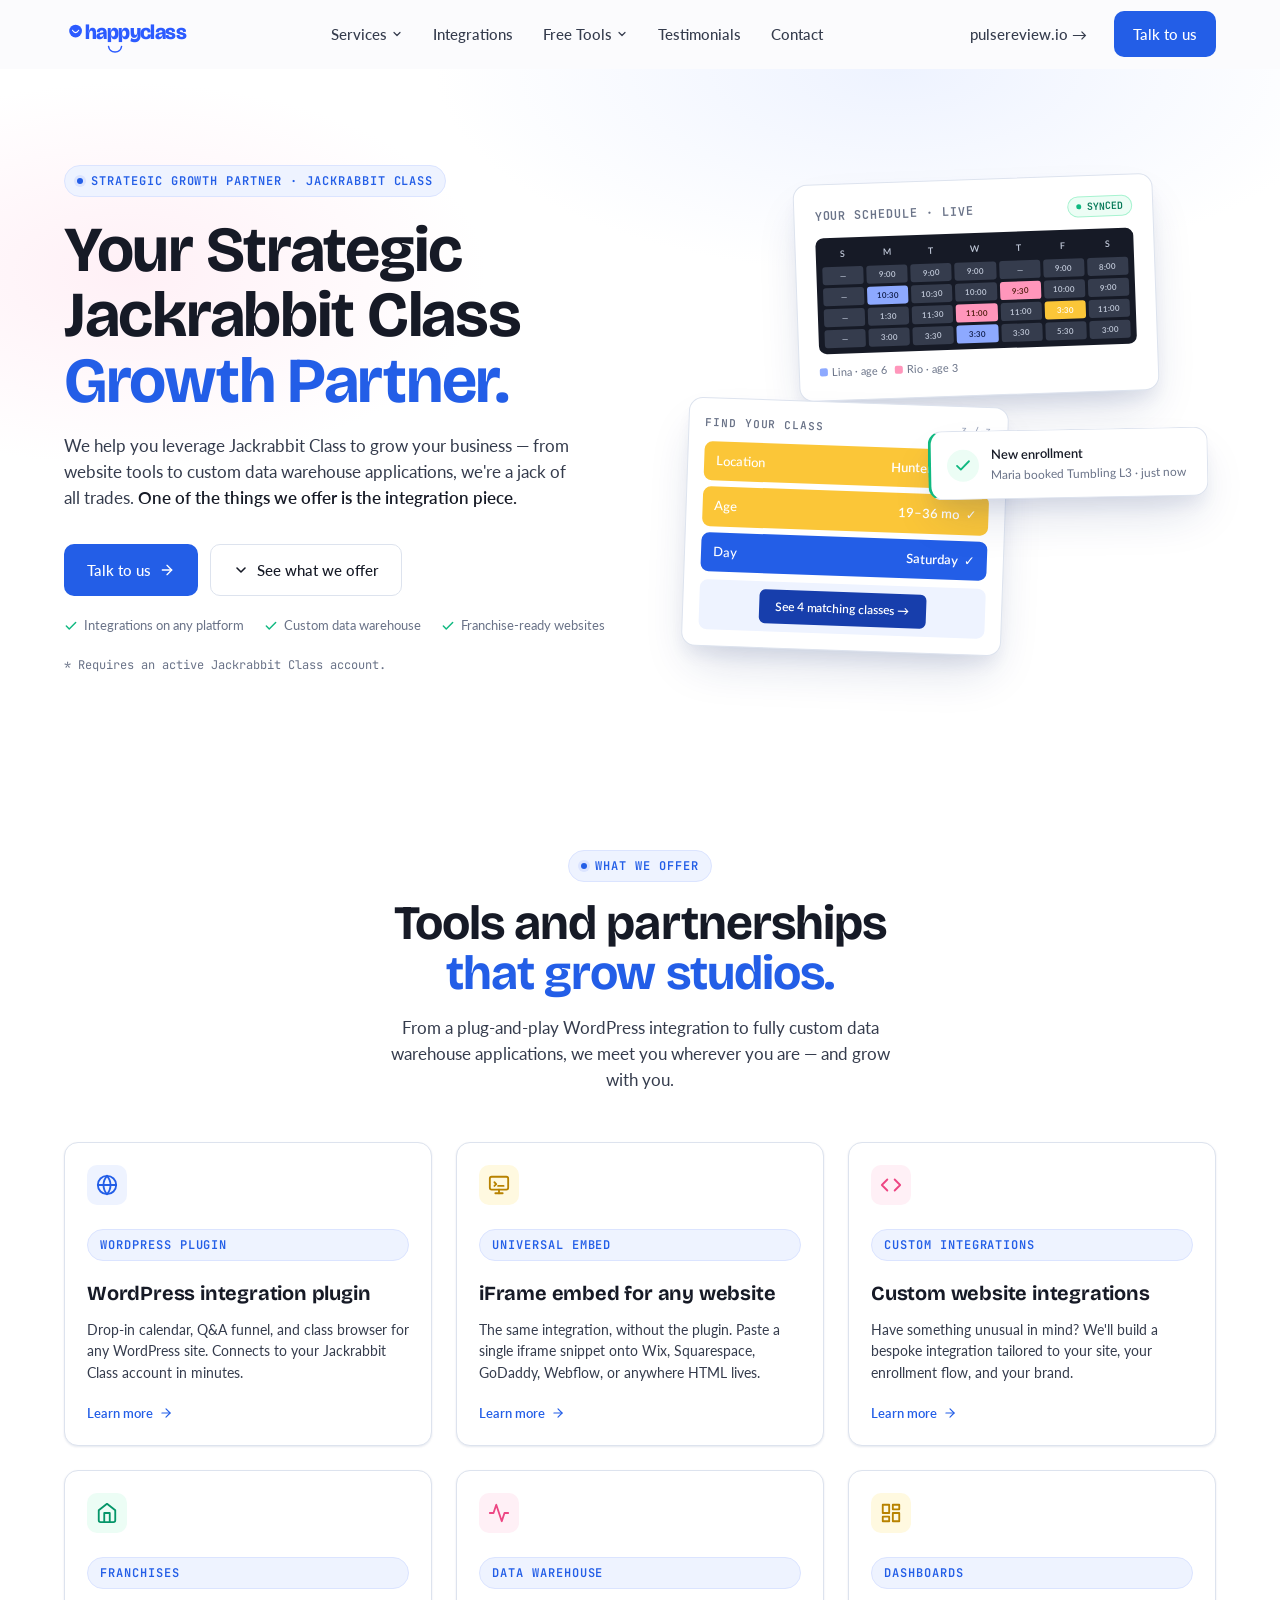
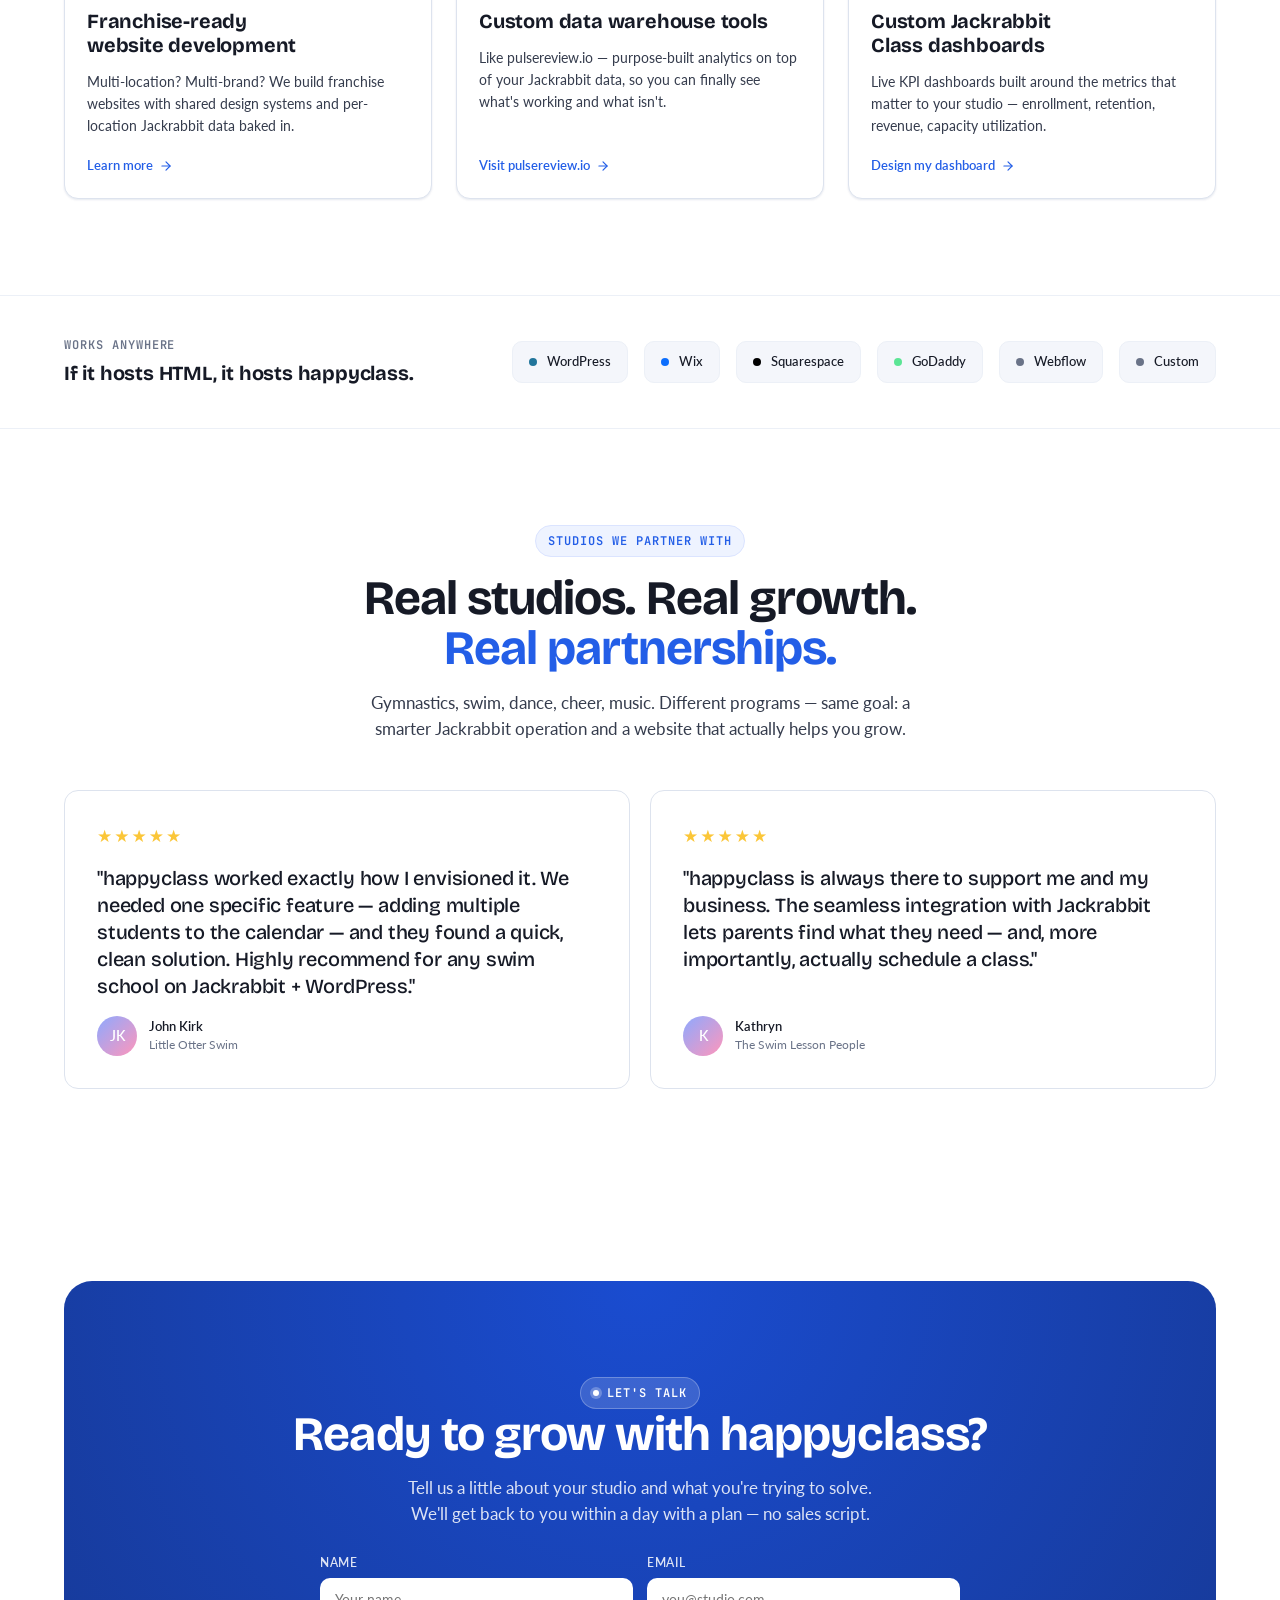
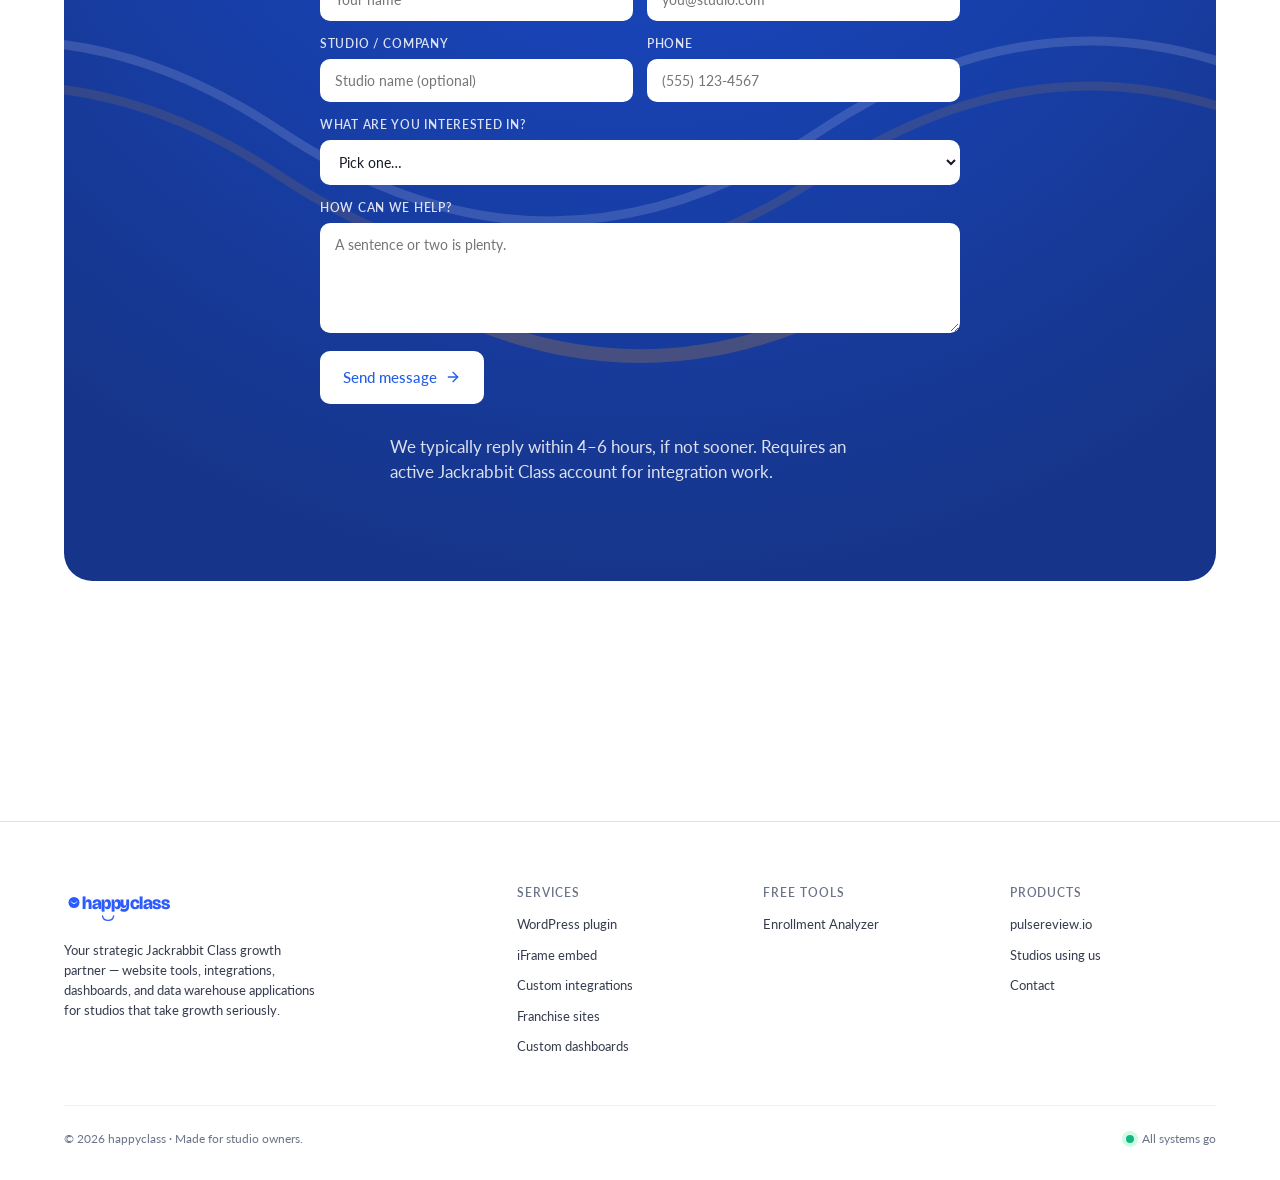
==== commit f6ecf248: "Fix mobile menu: escape apostrophe in HOME_JS; hide secondary eyebrow on small screens" ====
--- a/index.html
+++ b/index.html
@@ -1022,6 +1022,9 @@
 
   body.menu-locked { overflow: hidden; }
 }
+
+/* Hide the secondary eyebrow segment on very small screens */
+@media (max-width: 480px) { .hc-hide-sm { display: none; } }
 
 
 </style>
@@ -1110,7 +1113,7 @@
   <div class="container">
     <div class="hc-hero-grid">
       <div>
-        <span class="eyebrow"><span class="dot"></span>STRATEGIC GROWTH PARTNER · JACKRABBIT CLASS</span>
+        <span class="eyebrow"><span class="dot"></span>STRATEGIC GROWTH PARTNER<span class="hc-hide-sm"> · JACKRABBIT CLASS</span></span>
         <h1>Your Strategic Jackrabbit Class<br><span class="accent">Growth Partner.</span></h1>
         <p class="lede">
           We help you leverage Jackrabbit Class to grow your business — from website tools to custom data warehouse applications, we're a jack of all trades. <strong>One of the things we offer is the integration piece.</strong>
@@ -1465,7 +1468,7 @@
         if (json && json.success) {
           var success = document.createElement('div');
           success.className = 'hc-form-success';
-          success.innerHTML = '<svg viewBox="0 0 24 24" fill="none" stroke="currentColor" stroke-width="2.5" stroke-linecap="round" stroke-linejoin="round"><polyline points="20 6 9 17 4 12"/></svg><div><strong>Thanks — we got it.</strong><span>We'll be in touch shortly.</span></div>';
+          success.innerHTML = '<svg viewBox="0 0 24 24" fill="none" stroke="currentColor" stroke-width="2.5" stroke-linecap="round" stroke-linejoin="round"><polyline points="20 6 9 17 4 12"/></svg><div><strong>Thanks — we got it.</strong><span>We\'ll be in touch shortly.</span></div>';
           form.parentNode.replaceChild(success, form);
         } else {
           if (errEl) { errEl.style.display = ''; errEl.textContent = (json && json.message) || 'Something went wrong. Please try again.'; }
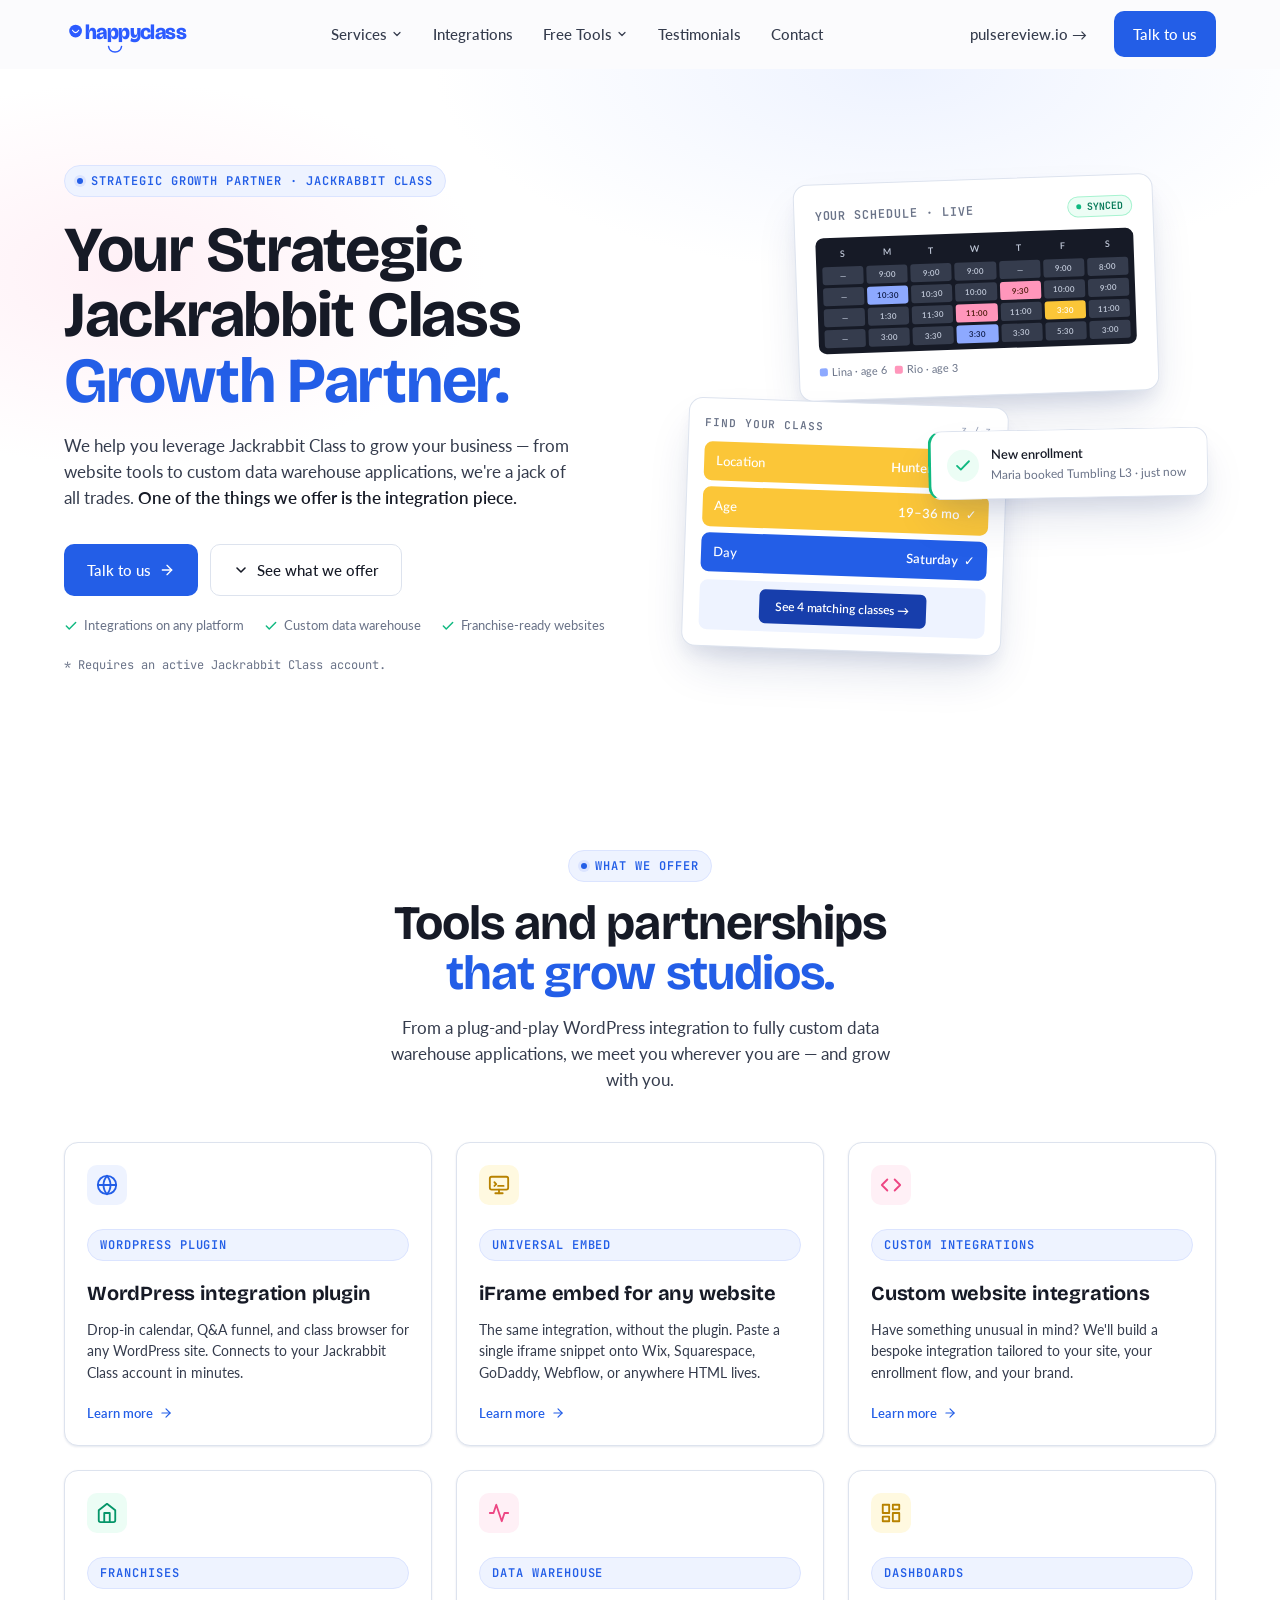
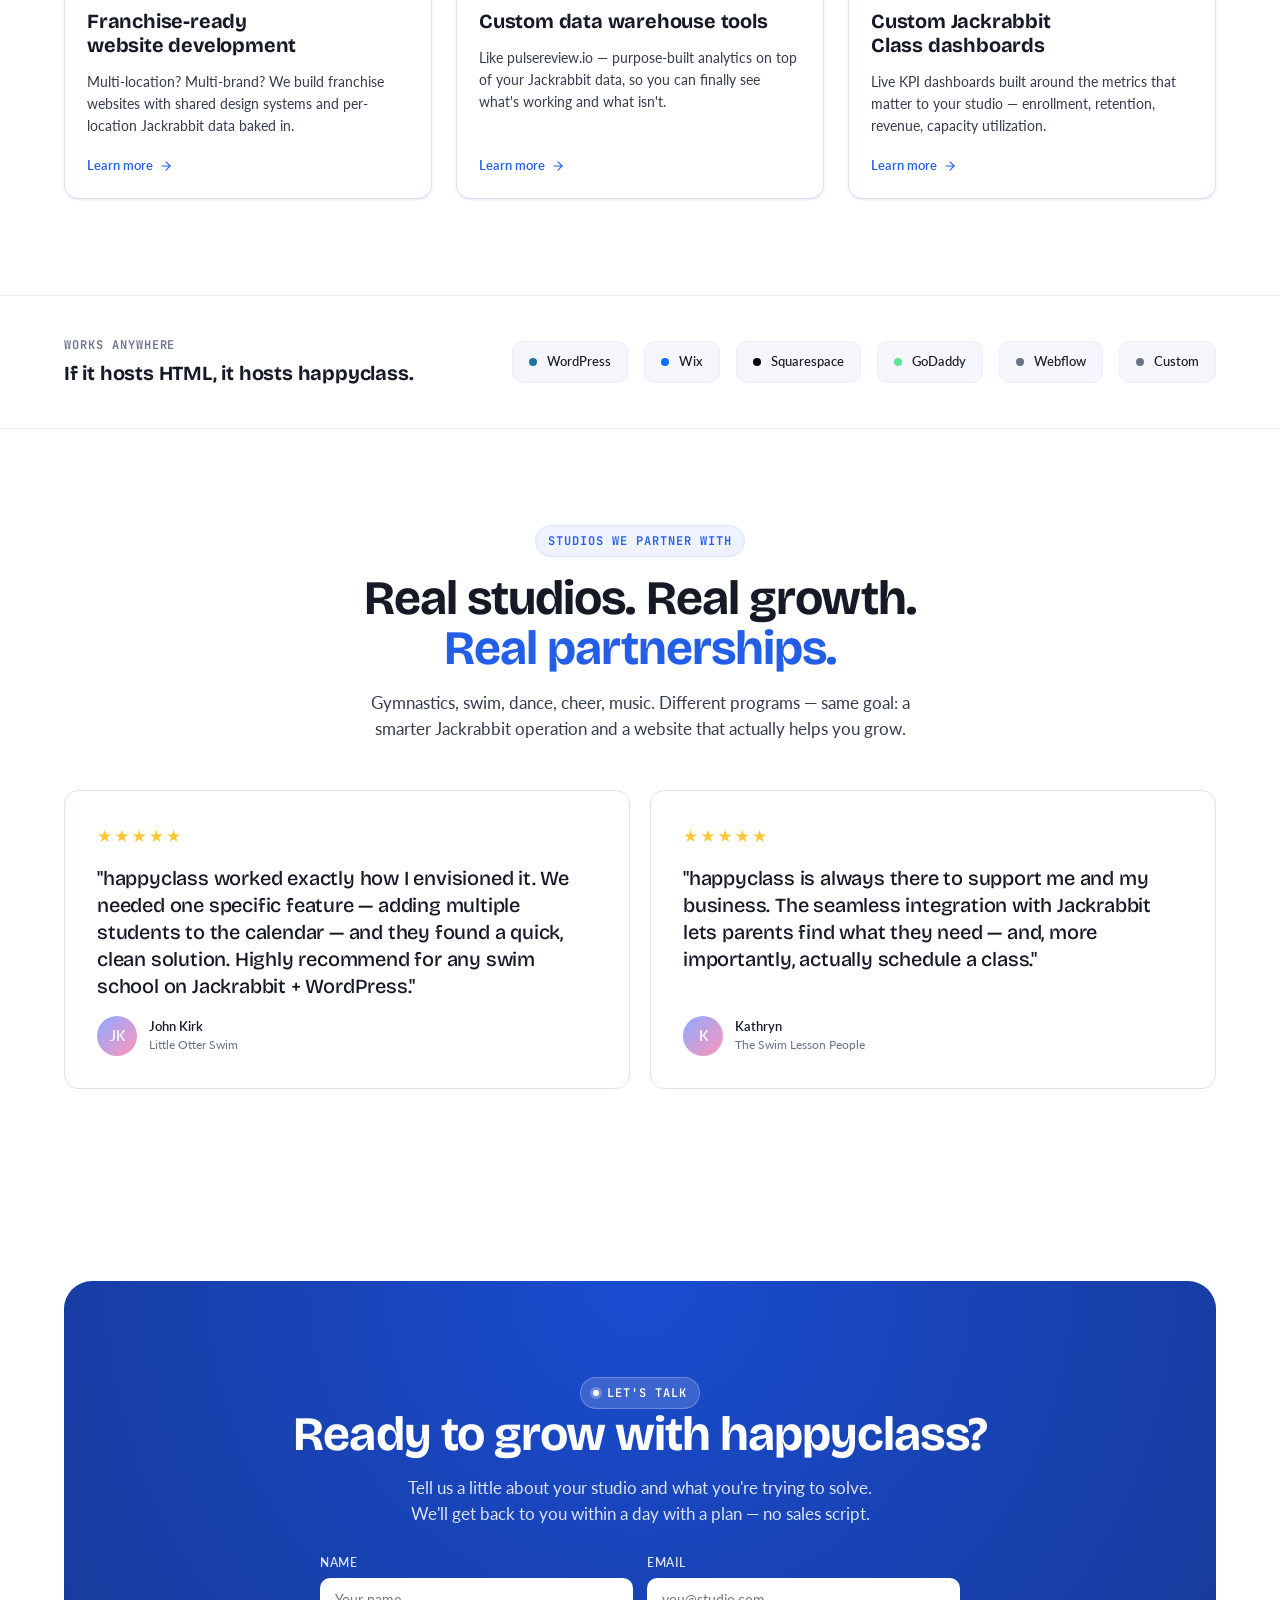
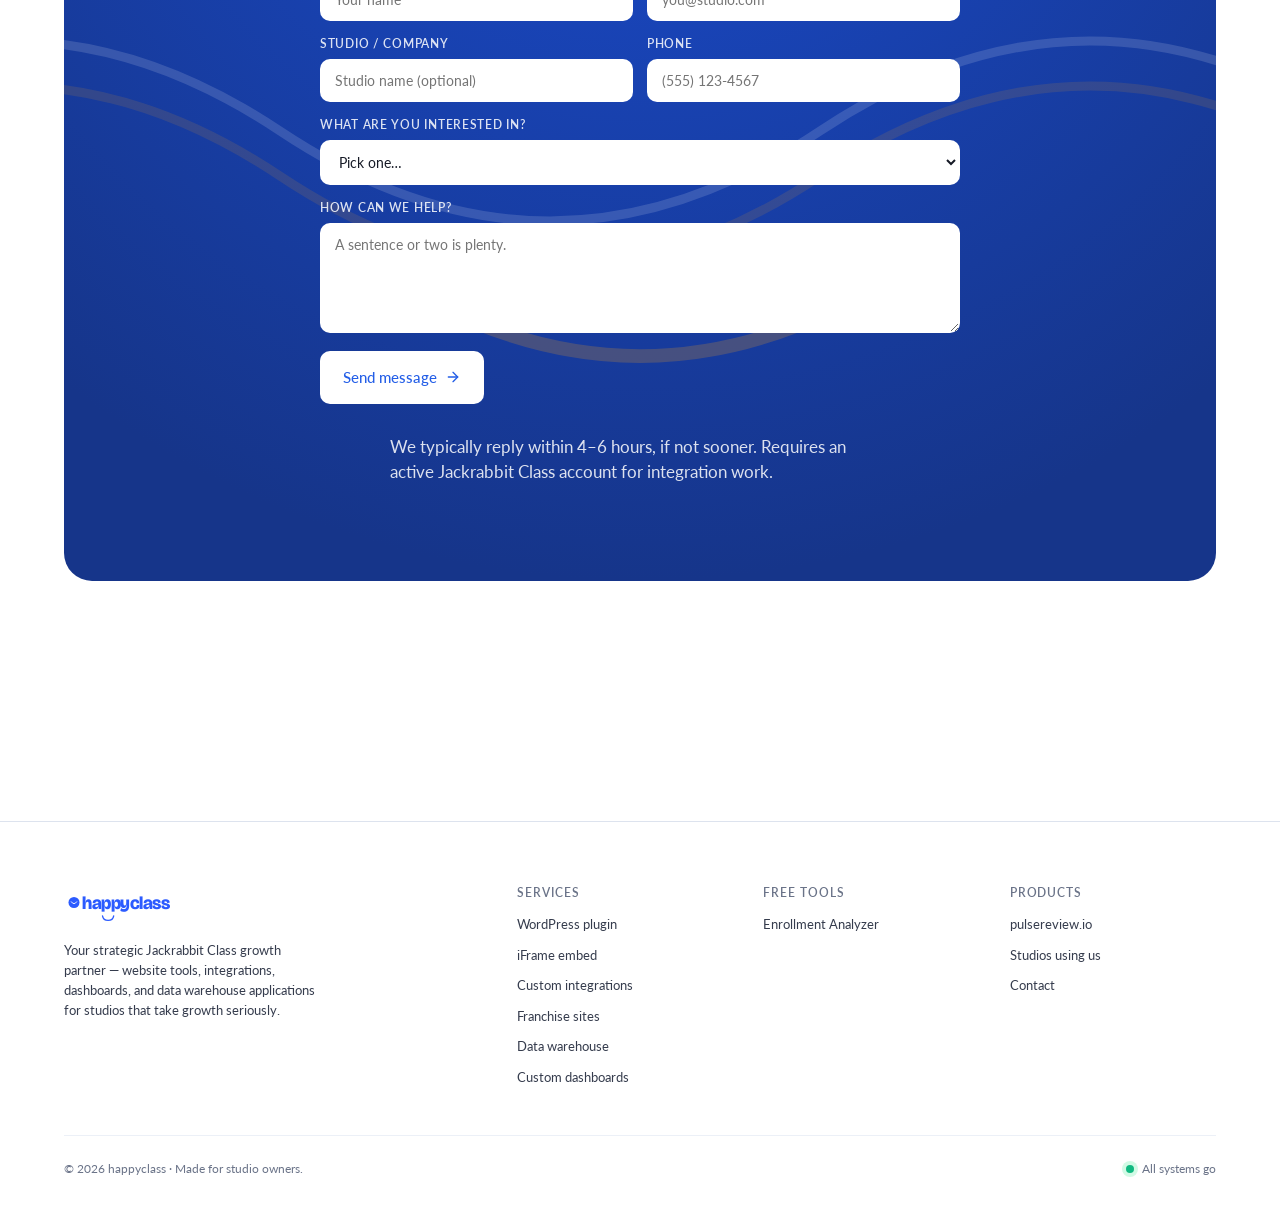
==== commit 4b2a8425: "Add Data warehouse and Custom dashboards service pages; all 6 services now live" ====
--- a/index.html
+++ b/index.html
@@ -908,6 +908,14 @@
 }
 
 @media (max-width: 860px) {
+  /* backdrop-filter on .hc-nav-wrap would make it the containing block for fixed
+     descendants (panel would position itself inside the 68px nav bar). Drop it
+     on mobile and use a solid background instead. */
+  .hc-nav-wrap {
+    backdrop-filter: none;
+    -webkit-backdrop-filter: none;
+    background: #fff;
+  }
   .hc-mobile-toggle { display: inline-flex; }
   .hc-mobile-scrim { display: block; }
 
@@ -923,12 +931,15 @@
   }
   .hc-nav-links {
     top: 68px;
-    bottom: 96px;
+    bottom: 0;
     flex-direction: column;
     align-items: stretch;
     gap: 0;
-    padding: 12px 18px 24px;
+    /* Generous bottom padding so the last menu items scroll above the fixed CTA bar
+       (which is taller than expected on devices with a bottom safe-area inset). */
+    padding: 12px 18px calc(150px + env(safe-area-inset-bottom)) 18px;
     overflow-y: auto;
+    overscroll-behavior: contain;
     transform: translateX(105%);
     -webkit-overflow-scrolling: touch;
   }
@@ -997,6 +1008,8 @@
   .hc-nav-dropdown.open .hc-nav-dropdown-menu {
     visibility: visible;
     max-height: 900px;
+    transform: none;
+    left: auto;
     transition: max-height 0.3s ease, visibility 0s;
   }
   .hc-nav-dropdown-menu a {
@@ -1015,6 +1028,8 @@
   .hc-nav-dropdown.open:hover .hc-nav-dropdown-menu {
     visibility: visible;
     max-height: 900px;
+    transform: none;
+    left: auto;
   }
   .hc-nav-dropdown:hover .hc-nav-dropdown-trigger svg,
   .hc-nav-dropdown.open .hc-nav-dropdown-trigger svg { transform: rotate(0deg); }
@@ -1074,13 +1089,13 @@
               Franchise websites
               <span class="desc">Multi-location sites with SEO &amp; Jackrabbit baked in</span>
             </a>
-            <a href="#services" role="menuitem" class="soon">
+            <a href="services/data-warehouse/" role="menuitem">
               Data warehouse
-              <span class="desc">Coming soon</span>
+              <span class="desc">Custom tools on your Jackrabbit data, like pulsereview.io</span>
             </a>
-            <a href="#services" role="menuitem" class="soon">
+            <a href="services/custom-dashboards/" role="menuitem">
               Custom dashboards
-              <span class="desc">Coming soon</span>
+              <span class="desc">See your data in a way that helps you act</span>
             </a>
           </div>
         </div>
@@ -1212,14 +1227,14 @@
         <span class="eyebrow" style="margin-bottom: var(--space-2);">DATA WAREHOUSE</span>
         <h3>Custom data warehouse tools</h3>
         <p>Like pulsereview.io — purpose-built analytics on top of your Jackrabbit data, so you can finally see what's working and what isn't.</p>
-        <a class="hc-service-link" href="https://pulsereview.io" target="_blank" rel="noopener noreferrer">Visit pulsereview.io<svg viewBox="0 0 24 24" fill="none" stroke="currentColor" stroke-width="2" stroke-linecap="round" stroke-linejoin="round"><line x1="5" y1="12" x2="19" y2="12"/><polyline points="12 5 19 12 12 19"/></svg></a>
+        <a class="hc-service-link" href="services/data-warehouse/">Learn more<svg viewBox="0 0 24 24" fill="none" stroke="currentColor" stroke-width="2" stroke-linecap="round" stroke-linejoin="round"><line x1="5" y1="12" x2="19" y2="12"/><polyline points="12 5 19 12 12 19"/></svg></a>
       </article>
       <article class="hc-service-card">
         <span class="hc-feature-icon sun"><svg viewBox="0 0 24 24" fill="none" stroke="currentColor" stroke-width="2" stroke-linecap="round" stroke-linejoin="round"><rect x="3" y="3" width="7" height="9"/><rect x="14" y="3" width="7" height="5"/><rect x="14" y="12" width="7" height="9"/><rect x="3" y="16" width="7" height="5"/></svg></span>
         <span class="eyebrow" style="margin-bottom: var(--space-2);">DASHBOARDS</span>
         <h3>Custom Jackrabbit Class dashboards</h3>
         <p>Live KPI dashboards built around the metrics that matter to your studio — enrollment, retention, revenue, capacity utilization.</p>
-        <a class="hc-service-link" href="#contact">Design my dashboard<svg viewBox="0 0 24 24" fill="none" stroke="currentColor" stroke-width="2" stroke-linecap="round" stroke-linejoin="round"><line x1="5" y1="12" x2="19" y2="12"/><polyline points="12 5 19 12 12 19"/></svg></a>
+        <a class="hc-service-link" href="services/custom-dashboards/">Learn more<svg viewBox="0 0 24 24" fill="none" stroke="currentColor" stroke-width="2" stroke-linecap="round" stroke-linejoin="round"><line x1="5" y1="12" x2="19" y2="12"/><polyline points="12 5 19 12 12 19"/></svg></a>
       </article>
     </div>
   </div>
@@ -1338,7 +1353,8 @@
           <li><a href="services/iframe-embed/">iFrame embed</a></li>
           <li><a href="services/custom-integrations/">Custom integrations</a></li>
           <li><a href="services/franchise-websites/">Franchise sites</a></li>
-          <li><a href="#services">Custom dashboards</a></li>
+          <li><a href="services/data-warehouse/">Data warehouse</a></li>
+          <li><a href="services/custom-dashboards/">Custom dashboards</a></li>
         </ul>
       </div>
       <div class="hc-footer-col">
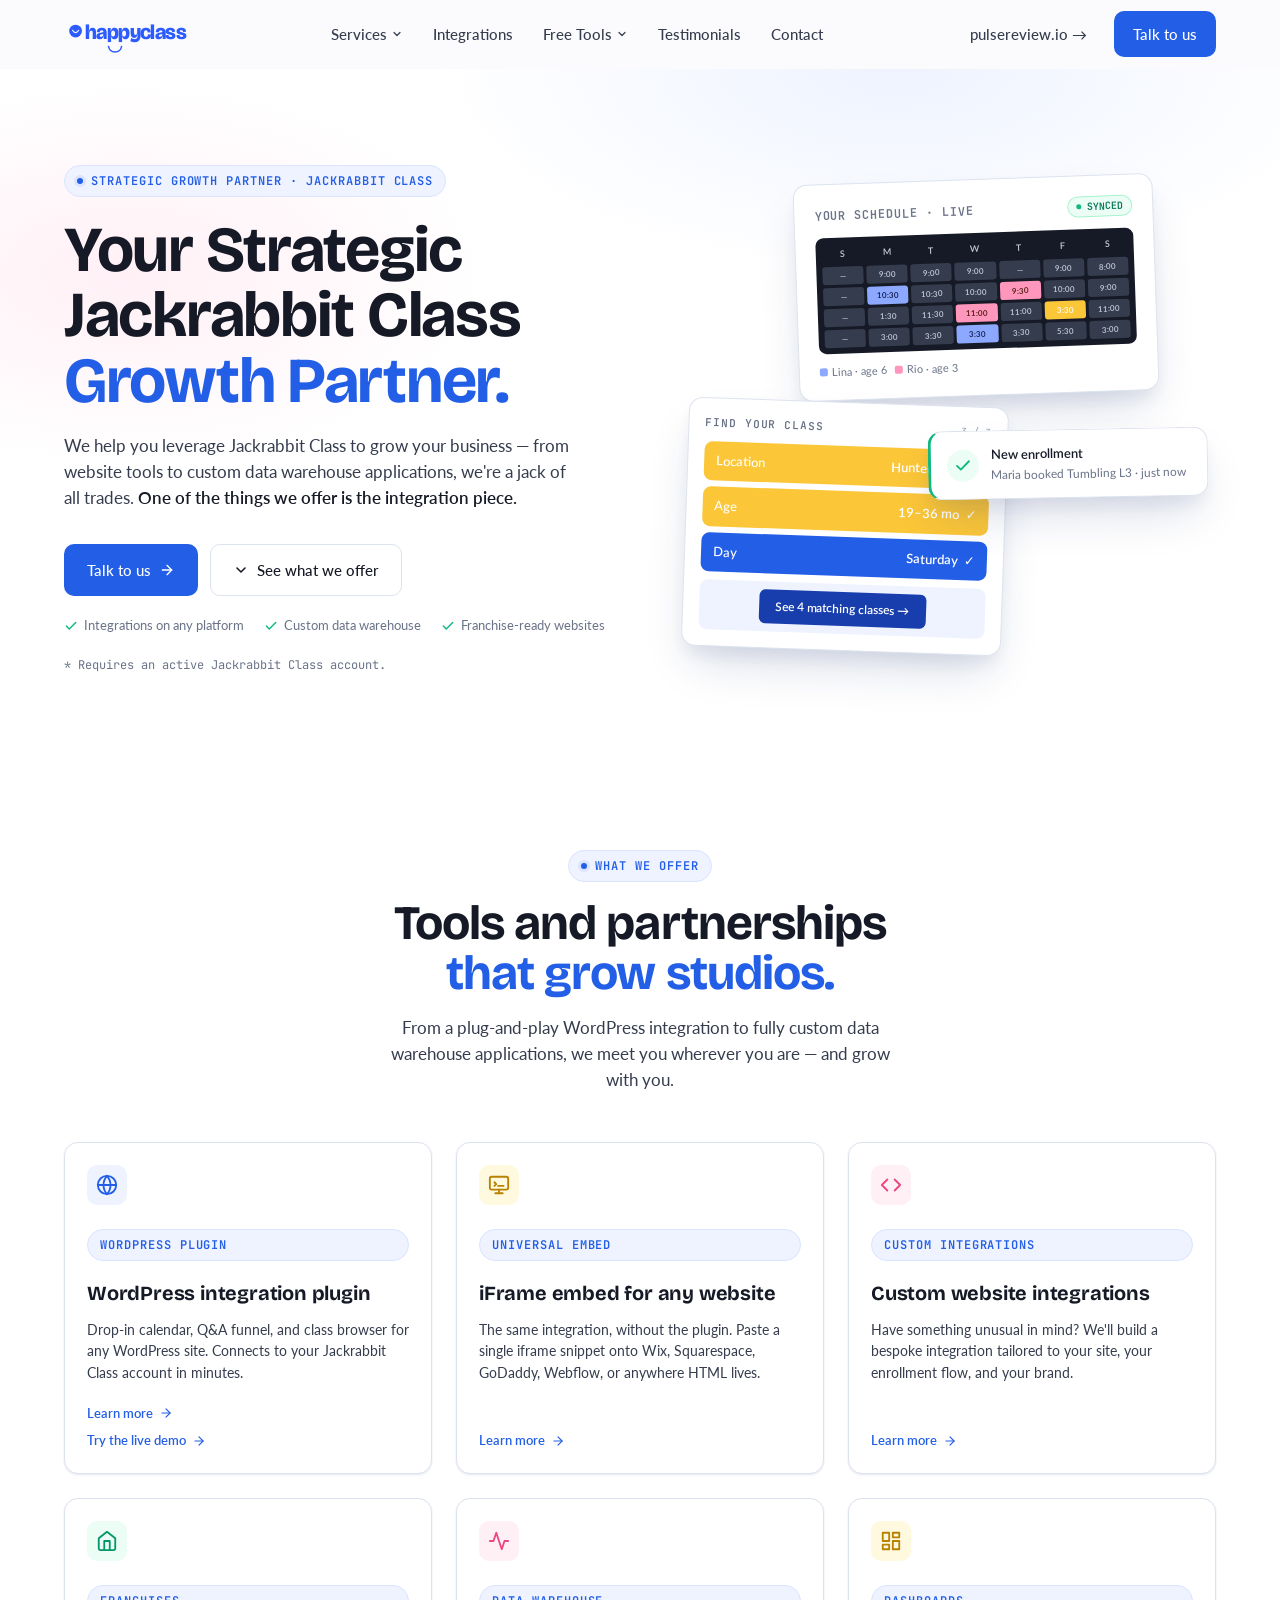
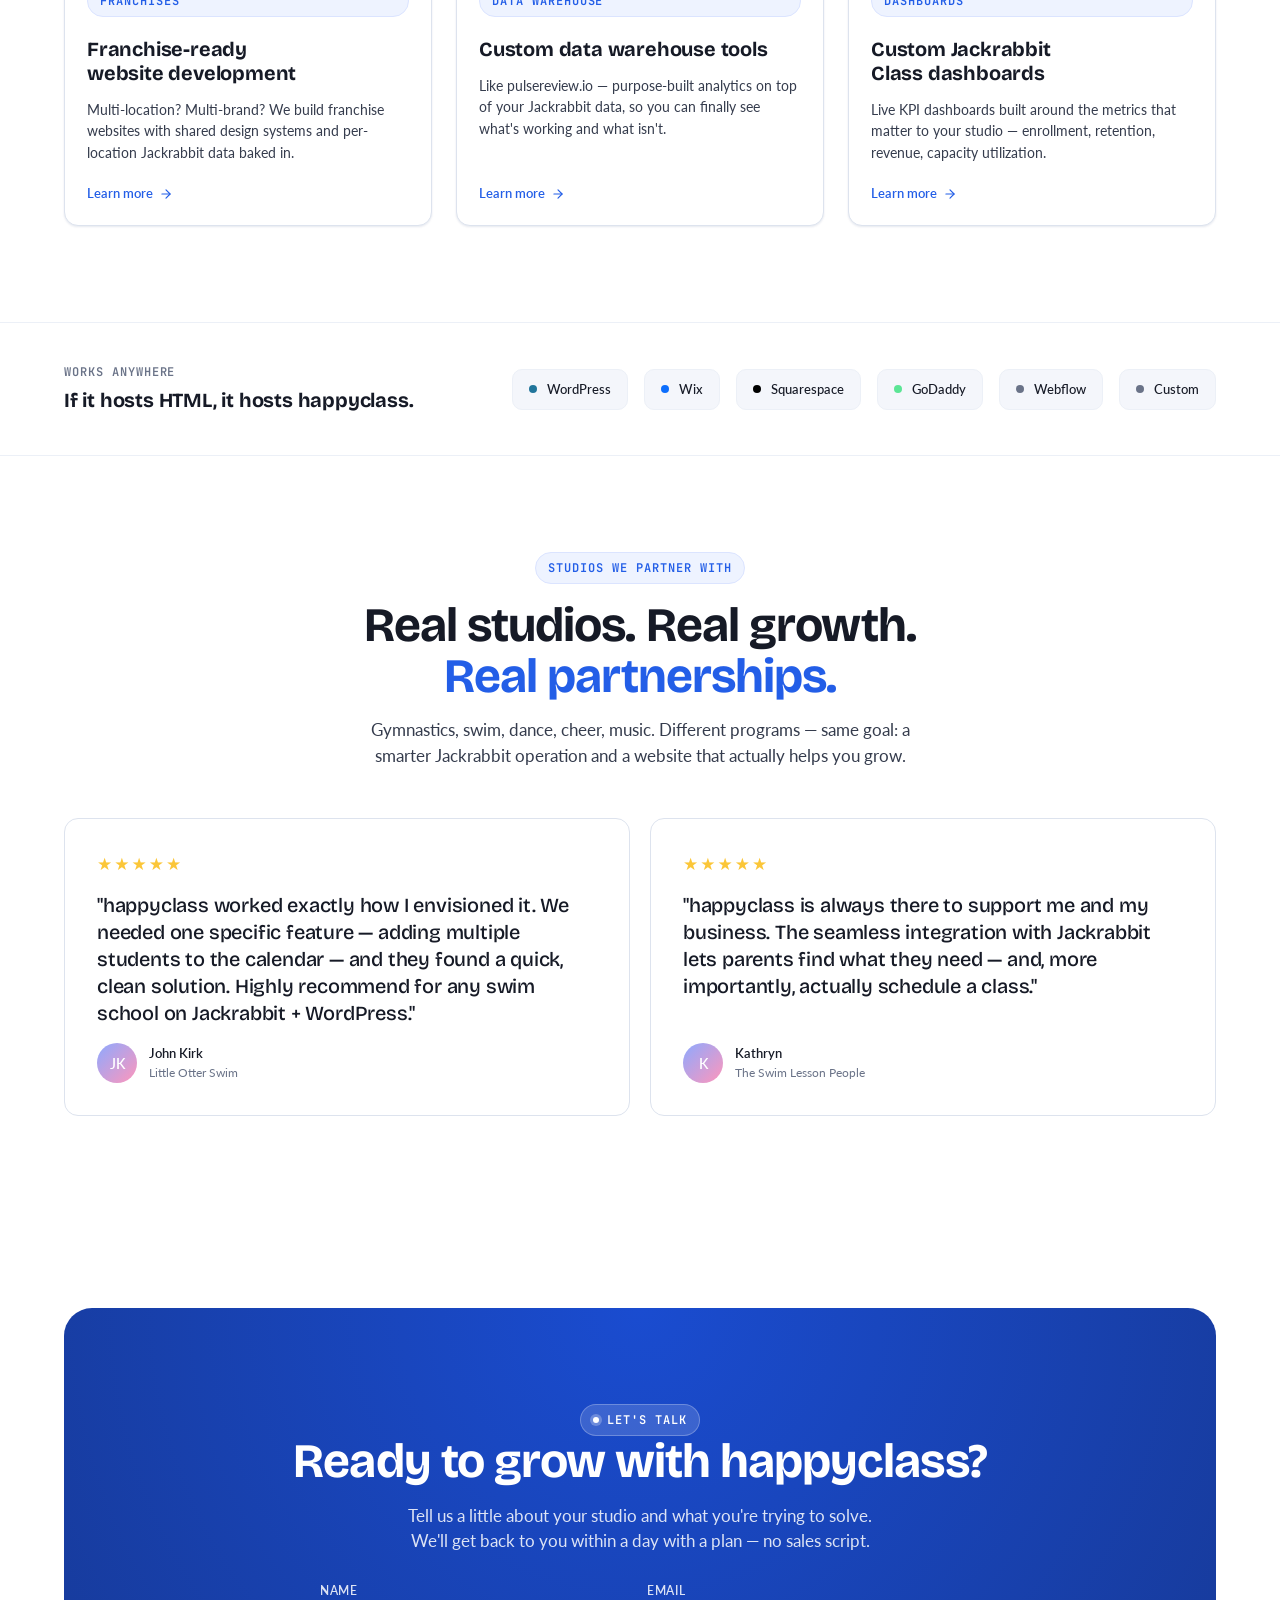
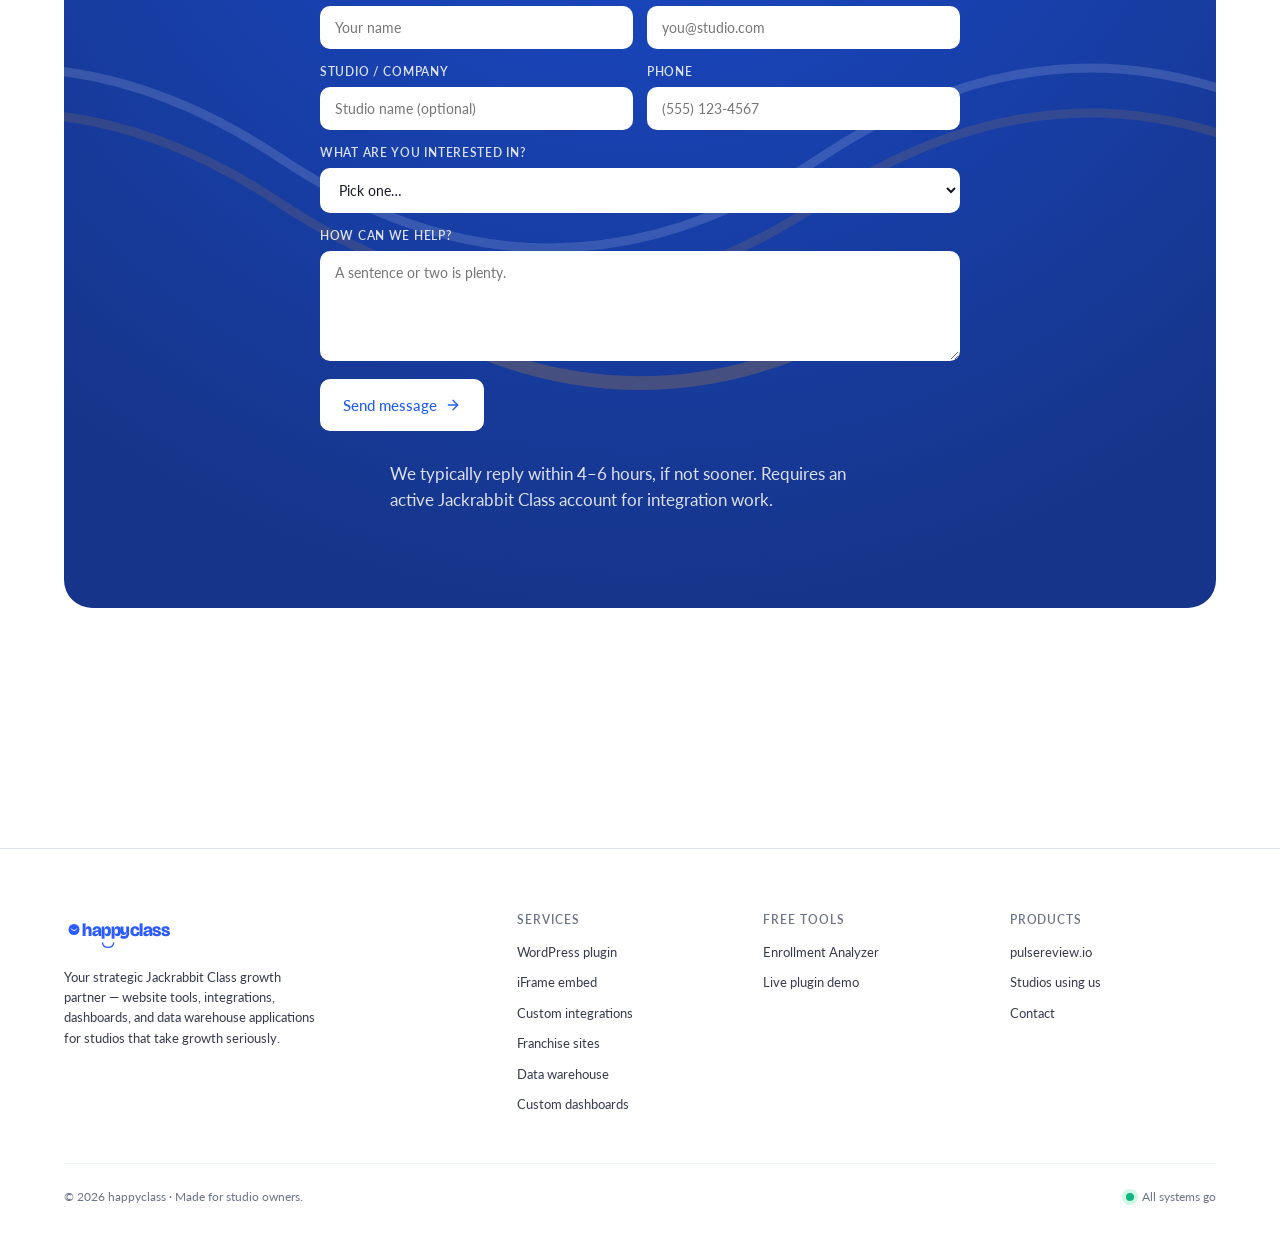
==== commit 3c6f7c7a: "Add live GoHappyClass Connect demo at /demo/ and link it from the site Self-contained static demo (f" ====
--- a/index.html
+++ b/index.html
@@ -1200,6 +1200,7 @@
         <h3>WordPress integration plugin</h3>
         <p>Drop-in calendar, Q&amp;A funnel, and class browser for any WordPress site. Connects to your Jackrabbit Class account in minutes.</p>
         <a class="hc-service-link" href="services/wordpress-plugin/">Learn more<svg viewBox="0 0 24 24" fill="none" stroke="currentColor" stroke-width="2" stroke-linecap="round" stroke-linejoin="round"><line x1="5" y1="12" x2="19" y2="12"/><polyline points="12 5 19 12 12 19"/></svg></a>
+        <a class="hc-service-link" href="demo/">Try the live demo<svg viewBox="0 0 24 24" fill="none" stroke="currentColor" stroke-width="2" stroke-linecap="round" stroke-linejoin="round"><line x1="5" y1="12" x2="19" y2="12"/><polyline points="12 5 19 12 12 19"/></svg></a>
       </article>
       <article class="hc-service-card">
         <span class="hc-feature-icon sun"><svg viewBox="0 0 24 24" fill="none" stroke="currentColor" stroke-width="2" stroke-linecap="round" stroke-linejoin="round"><rect x="2" y="3" width="20" height="14" rx="2"/><path d="M8 21h8"/><path d="M12 17v4"/><polyline points="7 9 9 11 7 13"/><line x1="11" y1="13" x2="17" y2="13"/></svg></span>
@@ -1361,6 +1362,7 @@
         <h4>Free Tools</h4>
         <ul>
           <li><a href="tools/enrollment-analyzer/">Enrollment Analyzer</a></li>
+          <li><a href="demo/">Live plugin demo</a></li>
         </ul>
       </div>
       <div class="hc-footer-col">
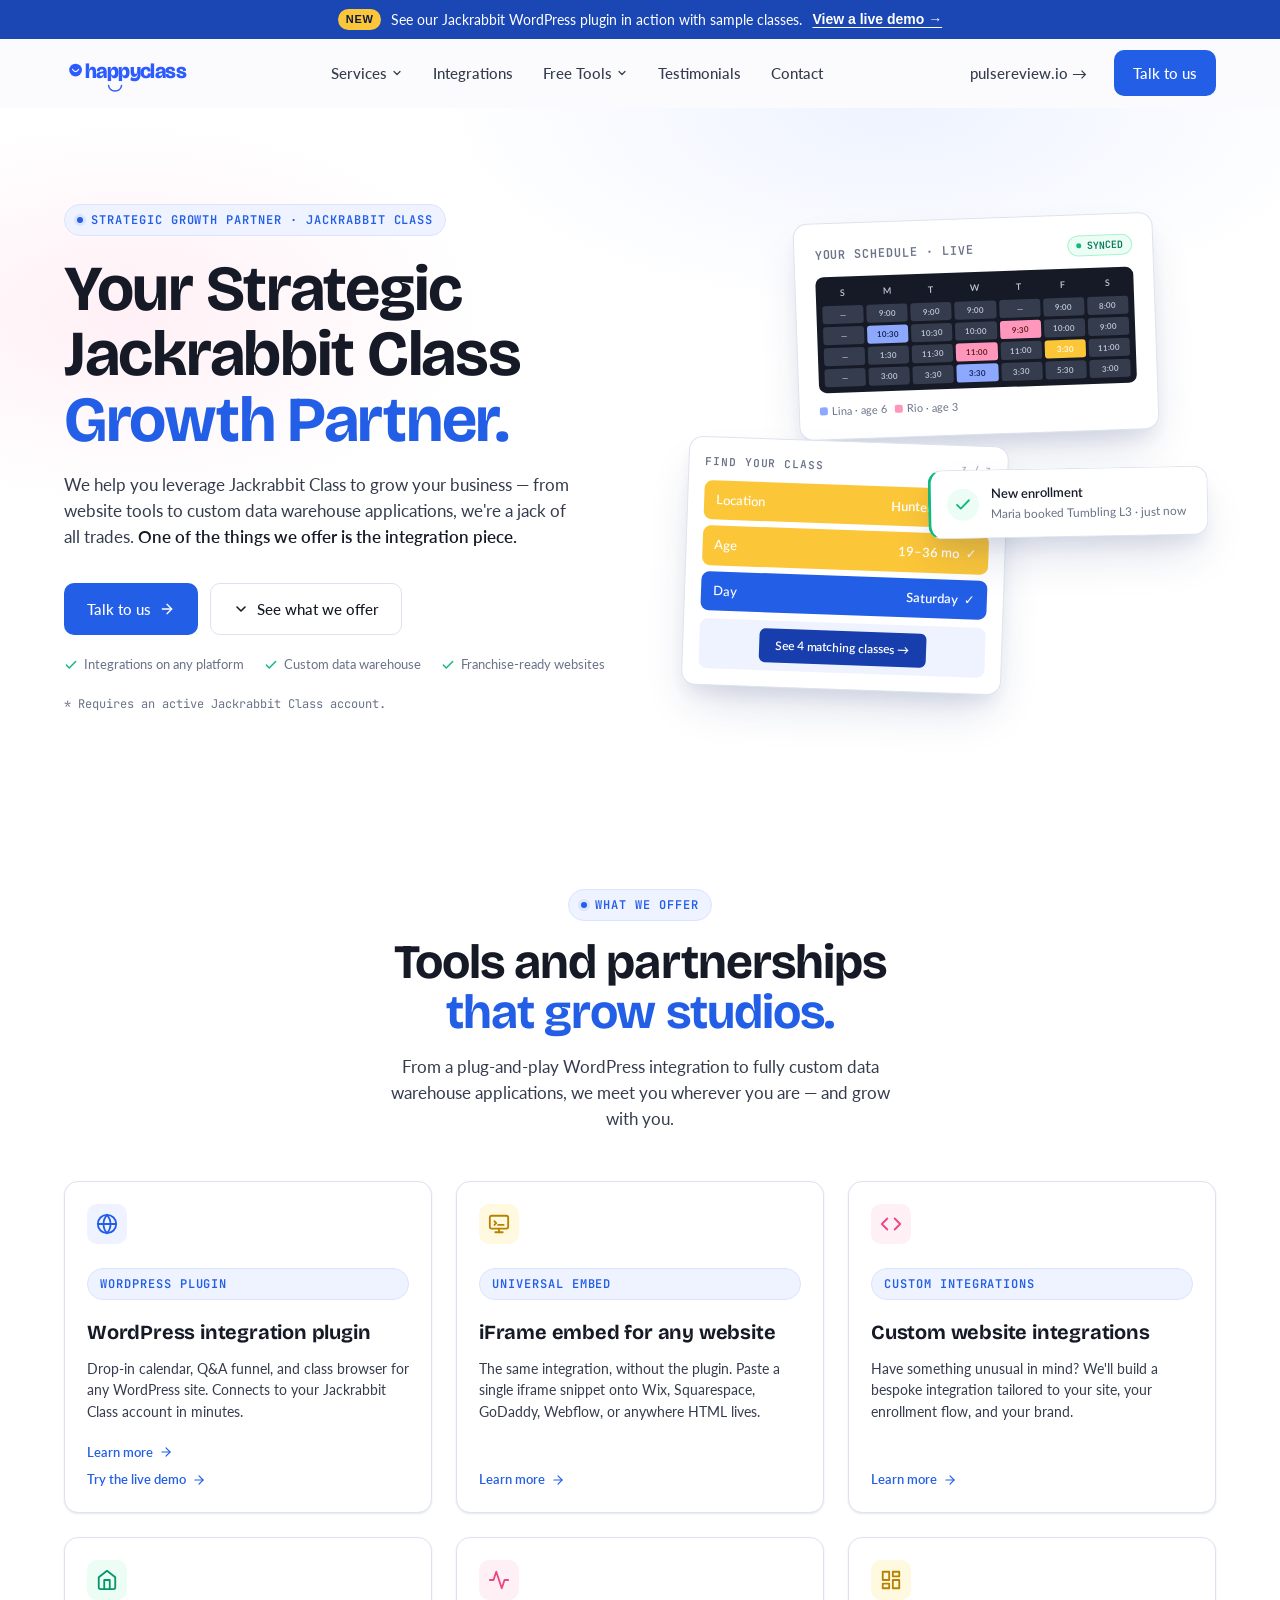
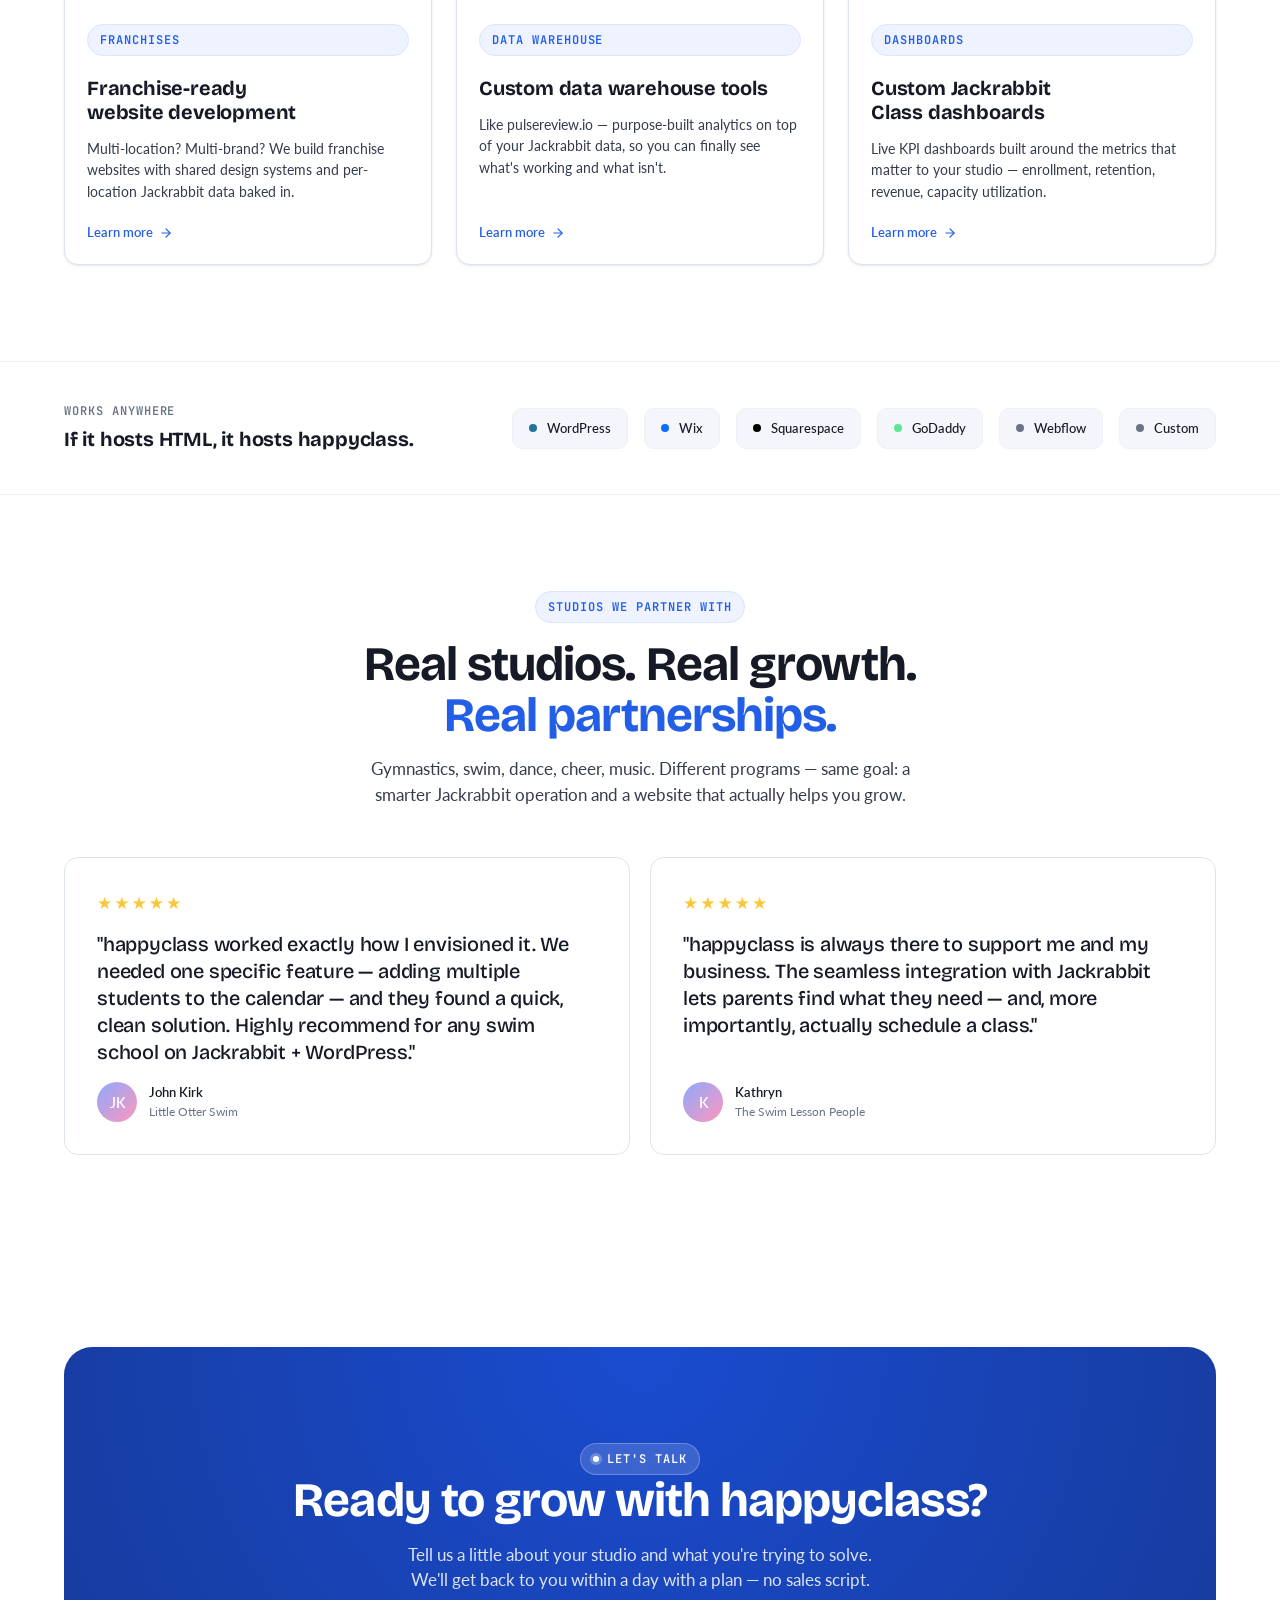
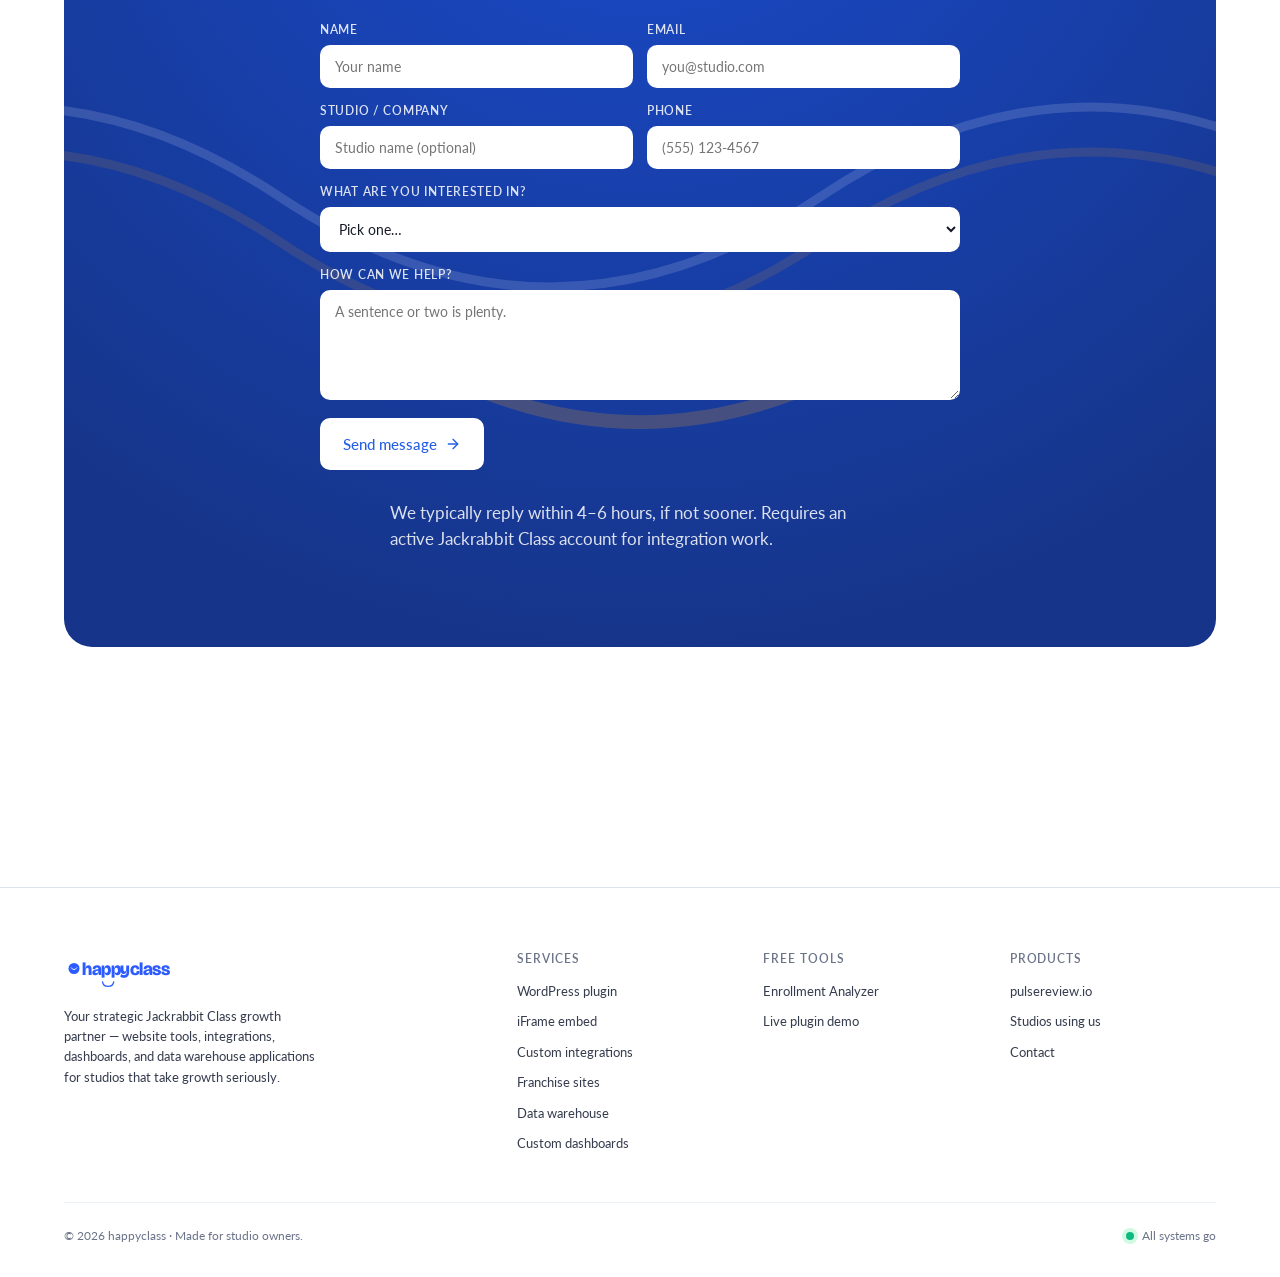
==== commit b0f3625e: "Demo: site logo, lowercase gohappyclass, contact form; add live demo banner sitewide - Demo header u" ====
--- a/index.html
+++ b/index.html
@@ -1044,8 +1044,19 @@
 
 </style>
 
+<style>
+.hc-demo-bar { background: #1a47b3; color: #fff; font-family: 'Lato', -apple-system, sans-serif; font-size: 14px; text-align: center; }
+.hc-demo-bar a { display: flex; align-items: center; justify-content: center; flex-wrap: wrap; gap: 4px 10px; padding: 9px 16px; color: #fff; text-decoration: none; }
+.hc-demo-bar .tag { padding: 2px 8px; border-radius: 999px; background: #fbc638; color: #0c1944; font-size: 11px; font-weight: 900; letter-spacing: .06em; text-transform: uppercase; }
+.hc-demo-bar .go { font-weight: 700; text-decoration: underline; text-underline-offset: 3px; white-space: nowrap; }
+.hc-demo-bar a:hover .go { text-decoration-thickness: 2px; }
+@media (max-width: 860px) { body:has(.hc-nav-wrap.menu-open) .hc-demo-bar { display: none; } }
+@media (max-width: 520px) { .hc-demo-bar .long { display: none; } }
+</style>
 </head>
 <body>
+
+<div class="hc-demo-bar"><a href="demo/"><span class="tag">New</span><span class="long">See our Jackrabbit WordPress plugin in action with sample classes.</span><span class="go">View a live demo →</span></a></div>
 
 <div class="hc-nav-wrap">
   <div class="container">
